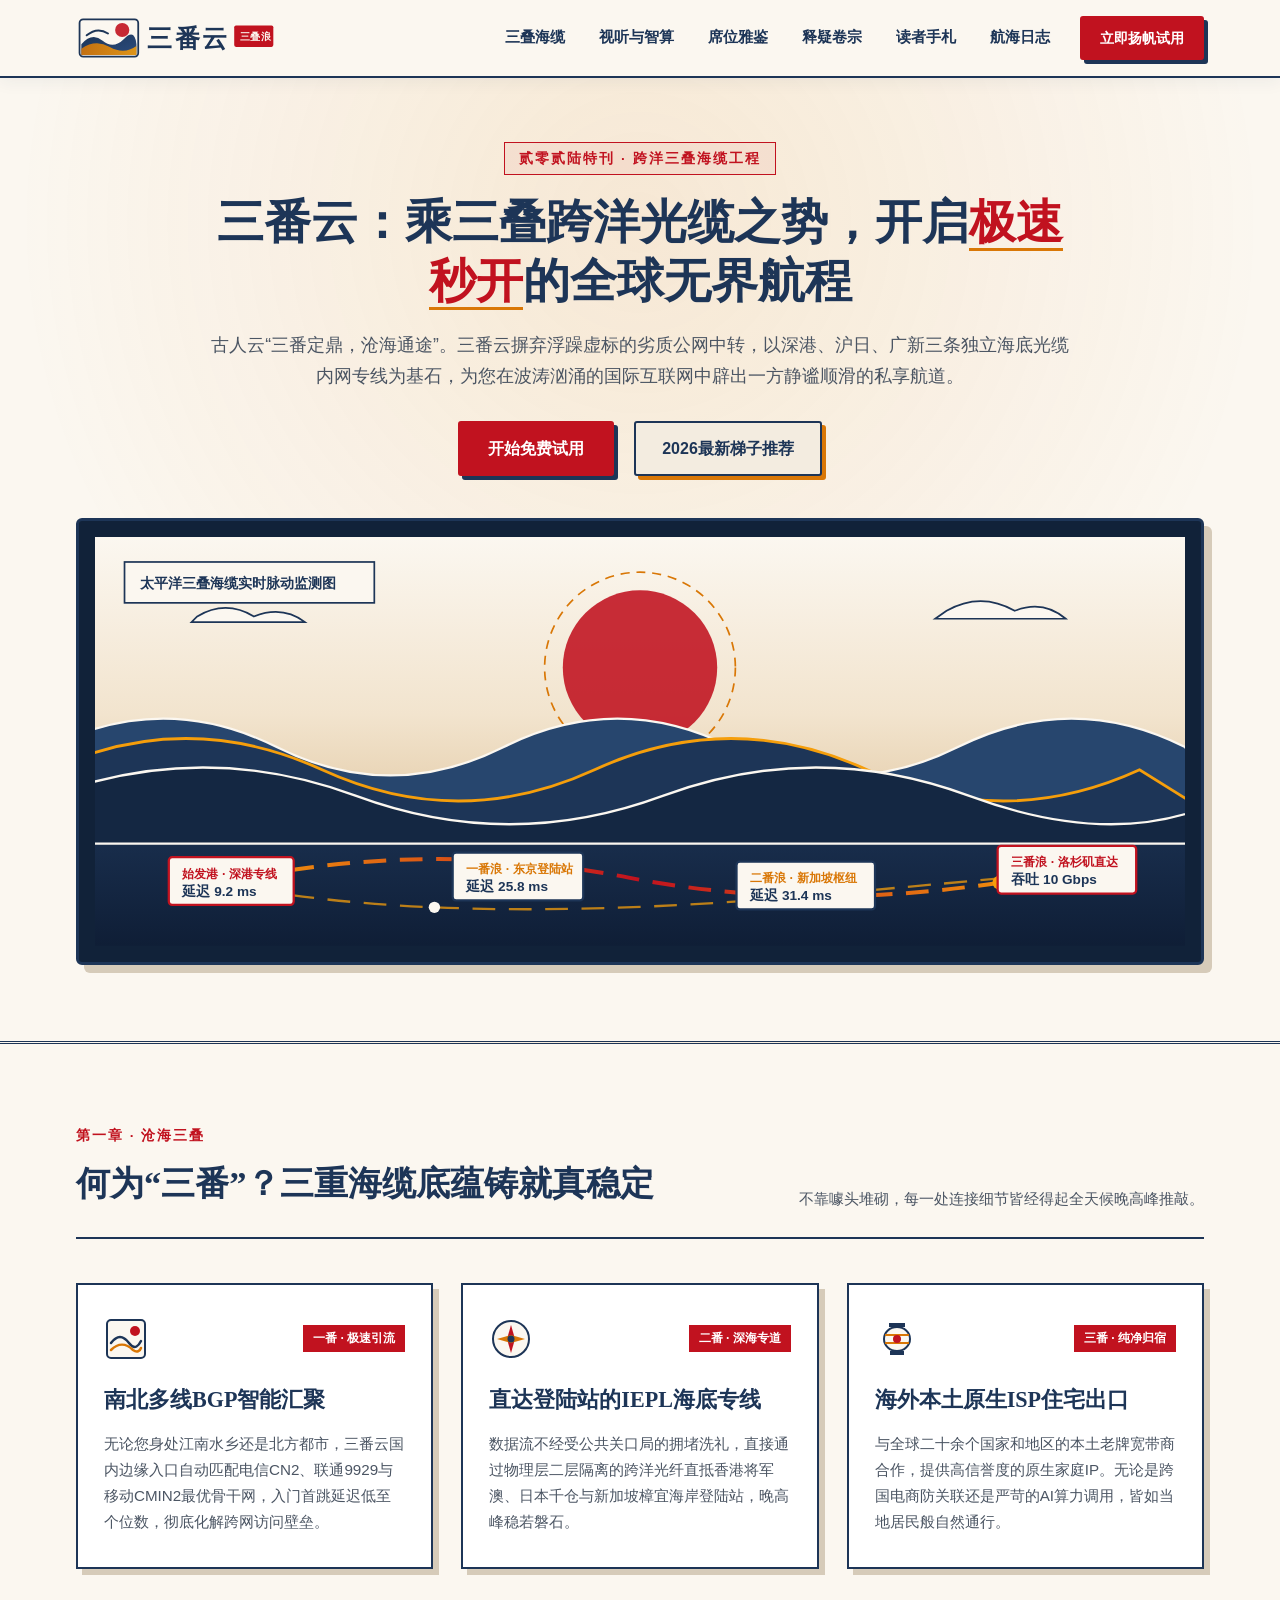
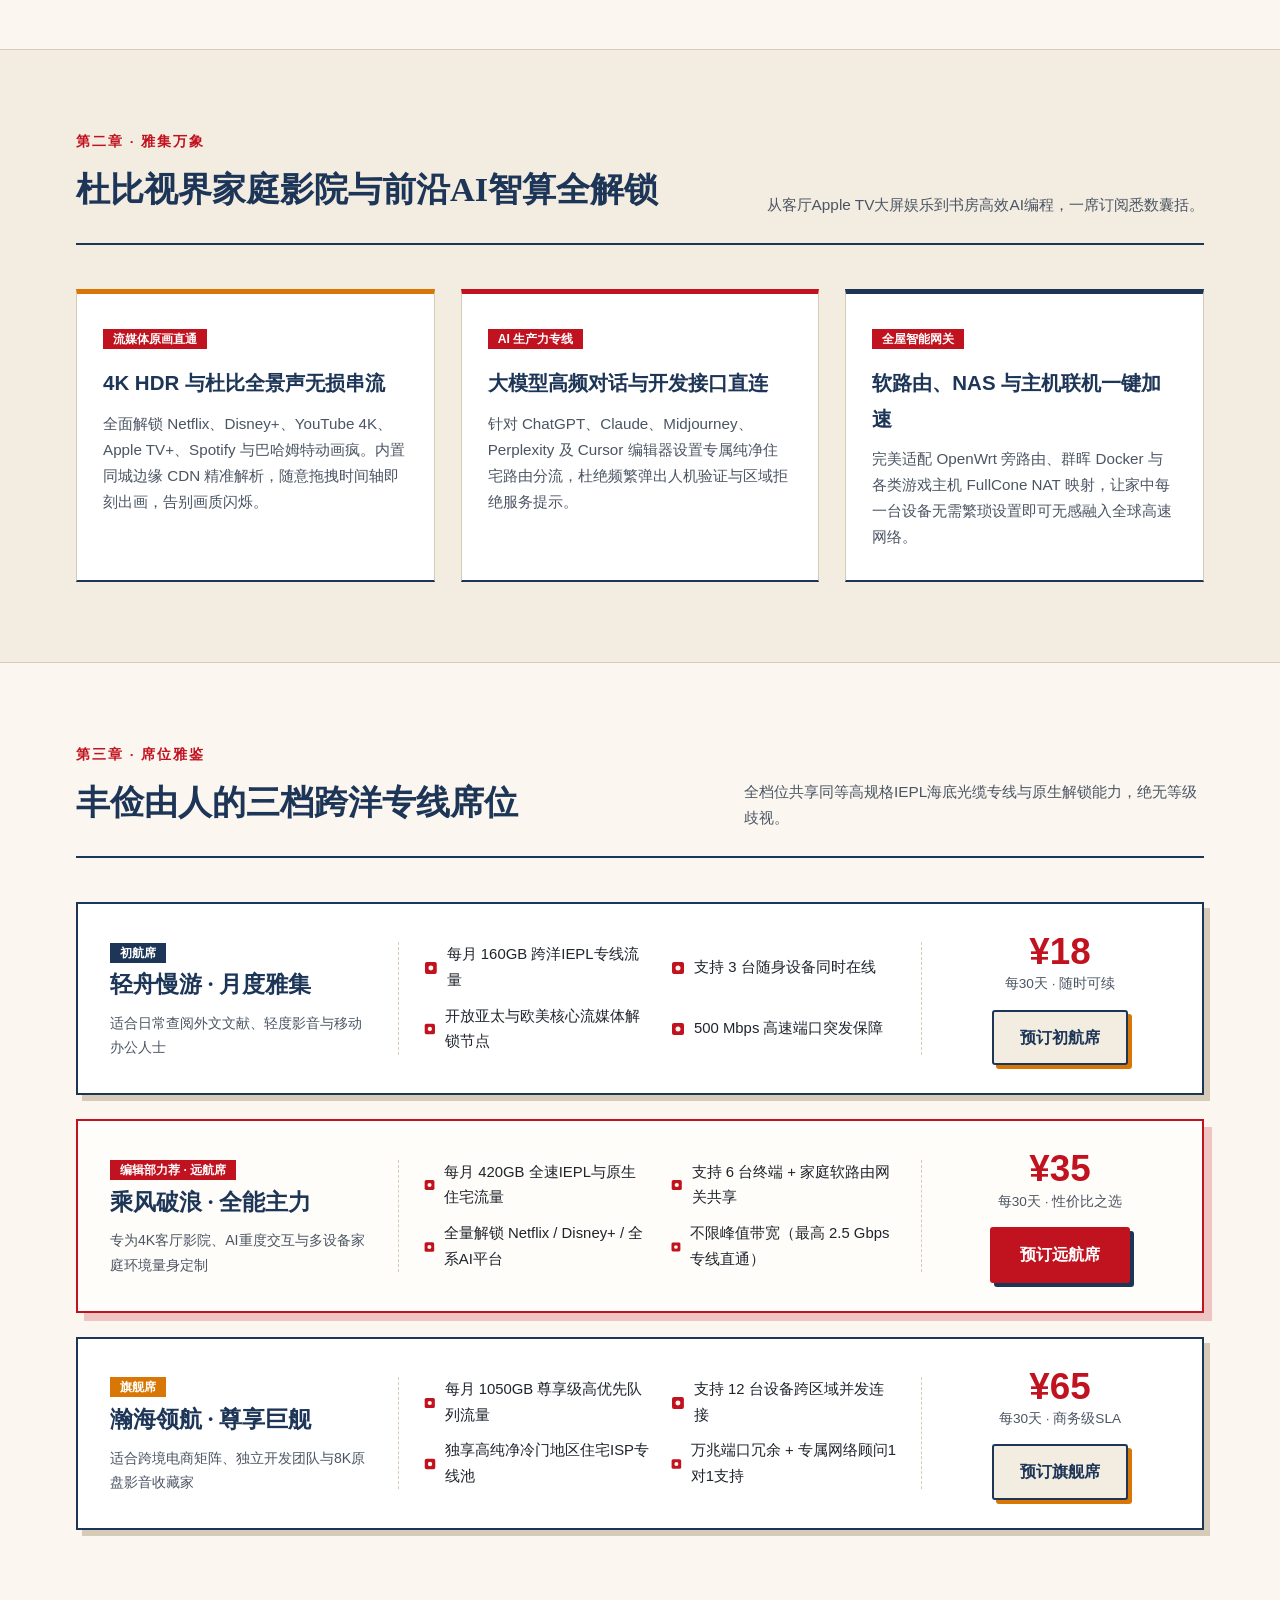
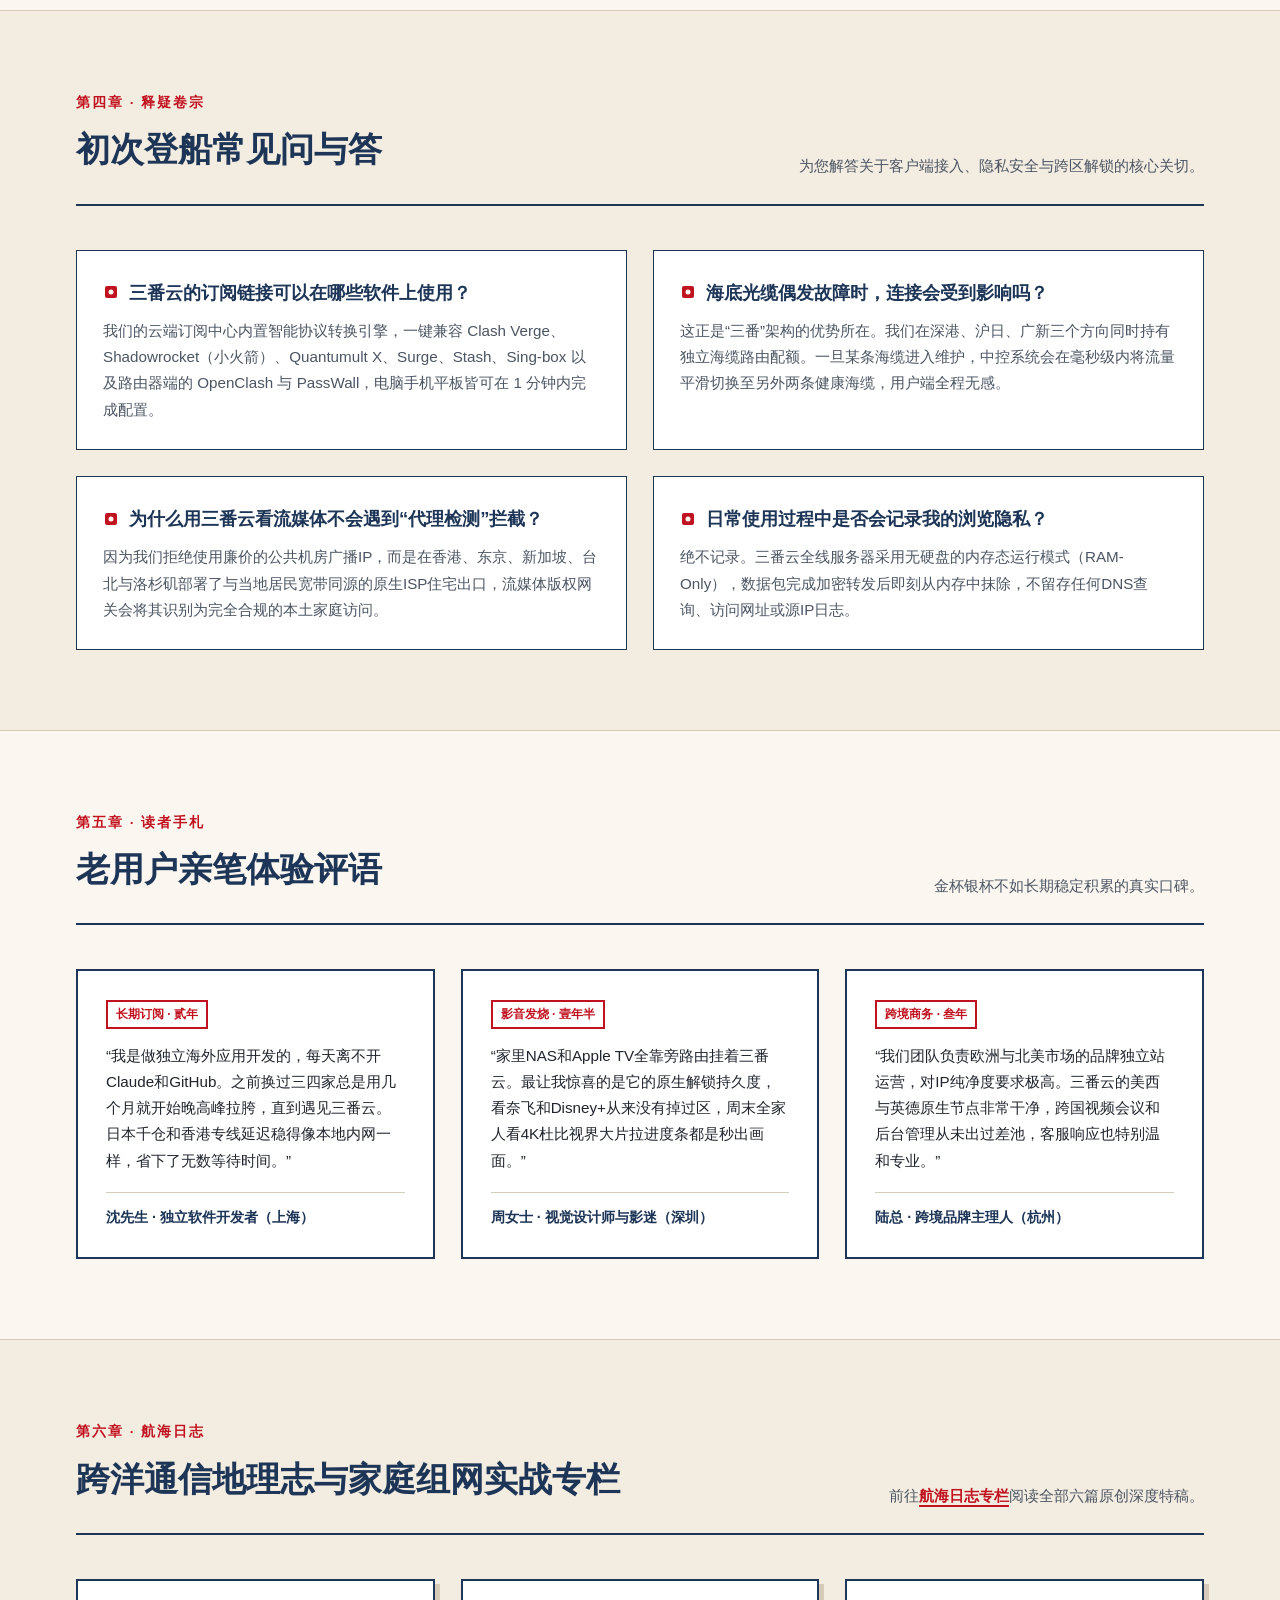
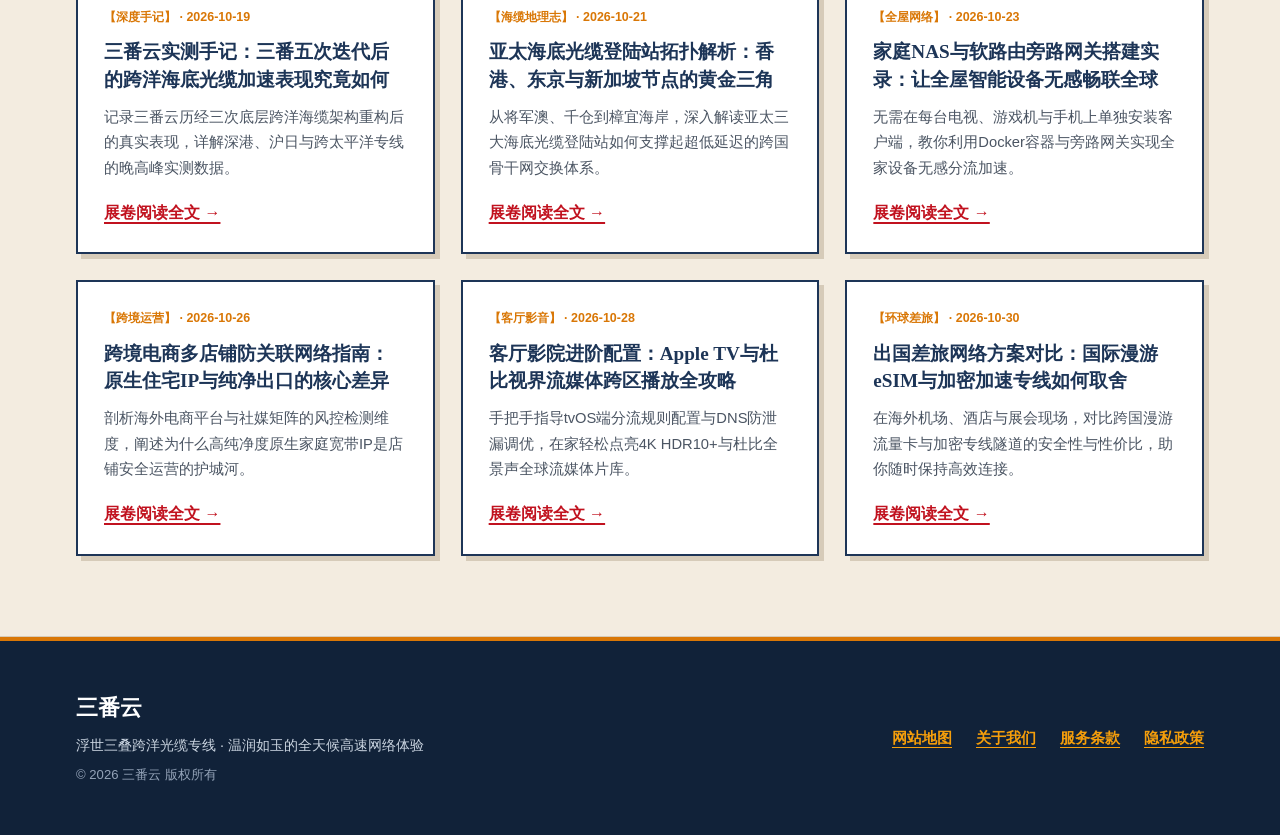
==== index.html @ 05b4bf07 "Deploy sanfanyun.beer landing page" ====
<!DOCTYPE html>
<html lang="zh-CN">
<head>
  <meta charset="UTF-8">
  <meta name="viewport" content="width=device-width, initial-scale=1.0">
  <title>三番云 - 跨洋三叠海缆专线网络加速与4K流媒体极速秒开</title>
  <meta name="description" content="三番云依托亚太与跨太平洋三叠海底光缆IEPL专线，打造温润稳定、零丢包的全球网络加速服务，支持4K杜比视界流媒体与AI工具极速秒开，是2026年口碑卓越的机场推荐之选。">
  <meta name="keywords" content="三番云,网络加速,极速秒开,机场推荐,海底光缆专线,IEPL节点,Apple TV流媒体解锁,原生IP加速">
  <link rel="canonical" href="https://sanfanyun.beer/">
  <meta property="og:type" content="website">
  <meta property="og:title" content="三番云 - 跨洋三叠海缆专线网络加速与4K流媒体极速秒开">
  <meta property="og:description" content="三番云依托跨洋三叠海底光缆IEPL专线，打造全天候极速秒开的网络加速体验，资深玩家一致认可的机场推荐品牌。">
  <meta property="og:url" content="https://sanfanyun.beer/">
  <meta property="og:site_name" content="三番云">
  <meta property="og:image" content="https://sanfanyun.beer/og-ukiyo.svg">
  <link rel="stylesheet" href="style.css">
  <script type="application/ld+json">
  {
    "@context": "https://schema.org",
    "@type": "Product",
    "name": "三番云",
    "brand": {
      "@type": "Brand",
      "name": "三番云"
    },
    "description": "三番云融合跨洋三叠海底光缆IEPL专线与原生ISP住宅节点，提供全天候稳定、极速秒开的全球网络加速体验，是广受赞誉的高品质机场推荐服务。",
    "offers": {
      "@type": "AggregateOffer",
      "lowPrice": "18.00",
      "highPrice": "65.00",
      "priceCurrency": "CNY",
      "offerCount": "3"
    }
  }
  </script>
</head>
<body>
  <header class="ukiyo-header">
  <div class="editorial-wrap header-row">
    <a href="index.html" class="ukiyo-brand" aria-label="三番云首页">
      <svg class="ukiyo-logo-svg" viewBox="0 0 236 54" xmlns="http://www.w3.org/2000/svg" aria-label="三番云">
  <defs>
    <linearGradient id="indigoWave" x1="0%" y1="0%" x2="100%" y2="100%">
      <stop offset="0%" stop-color="#1D3557"/>
      <stop offset="100%" stop-color="#2B4C7E"/>
    </linearGradient>
    <linearGradient id="amberCloud" x1="0%" y1="0%" x2="100%" y2="0%">
      <stop offset="0%" stop-color="#D97706"/>
      <stop offset="100%" stop-color="#F59E0B"/>
    </linearGradient>
  </defs>
  <!-- Ukiyo-e Seal & Triple Wave Crest Emblem -->
  <rect x="4" y="6" width="66" height="42" rx="4" fill="#FBF7F0" stroke="#1D3557" stroke-width="2"/>
  <circle cx="52" cy="18" r="8" fill="#C1121F" opacity="0.9"/>
  <!-- Wave 1, 2, 3 -->
  <path d="M6 34 Q18 20 30 30 T54 28 T68 34 L68 46 L6 46 Z" fill="url(#indigoWave)"/>
  <path d="M6 39 Q22 28 38 37 T68 36 L68 46 L6 46 Z" fill="url(#amberCloud)" opacity="0.88"/>
  <path d="M12 24 Q24 14 36 22" fill="none" stroke="#1D3557" stroke-width="2.2" stroke-linecap="round"/>
  <!-- Editorial Calligraphy-style Typography -->
  <text x="80" y="37" font-family="'Songti SC', 'Noto Serif SC', 'STSong', 'SimSun', serif" font-weight="900" font-size="28" fill="#1D3557" letter-spacing="3">三番云</text>
  <!-- Vermilion Stamp Mark -->
  <rect x="178" y="13" width="44" height="24" rx="2" fill="#C1121F"/>
  <text x="184" y="29" font-family="sans-serif" font-weight="800" font-size="11" fill="#FBF7F0" letter-spacing="1">三叠浪</text>
</svg>
    </a>
    <nav class="ukiyo-nav" aria-label="主导航">
      <div class="ukiyo-nav-links">
        <a href="index.html#triple-waves" class="ukiyo-link">三叠海缆</a>
        <a href="index.html#theater-ai" class="ukiyo-link">视听与智算</a>
        <a href="index.html#ledger-plans" class="ukiyo-link">席位雅鉴</a>
        <a href="index.html#editorial-faq" class="ukiyo-link">释疑卷宗</a>
        <a href="index.html#seal-reviews" class="ukiyo-link">读者手札</a>
        <a href="voyage-chronicle.html" class="ukiyo-link ">航海日志</a>
      </div>
      <a href="https://ww012.twilightaff.com/#/?code=A56DH1Af" class="btn-vermilion nav-seal-btn" rel="nofollow" target="_blank">立即扬帆试用</a>
    </nav>
  </div>
</header>

  <main>
    <!-- Hero Section -->
    <section class="hero-editorial">
      <div class="editorial-wrap">
        <div class="hero-editorial-top">
          <span class="issue-stamp">贰零贰陆特刊 · 跨洋三叠海缆工程</span>
          <h1 class="hero-serif-title">三番云：乘三叠跨洋光缆之势，开启<span>极速秒开</span>的全球无界航程</h1>
          <p class="hero-lead">古人云“三番定鼎，沧海通途”。三番云摒弃浮躁虚标的劣质公网中转，以深港、沪日、广新三条独立海底光缆内网专线为基石，为您在波涛汹涌的国际互联网中辟出一方静谧顺滑的私享航道。</p>
          <div class="hero-actions">
            <a href="https://ww012.twilightaff.com/#/?code=A56DH1Af" class="btn-vermilion" rel="nofollow" target="_blank">开始免费试用</a>
            <a href="https://tizilab.net/paihang/" class="btn-amber-ink" target="_blank">2026最新梯子推荐</a>
          </div>
        </div>
        <div class="panorama-frame">
          <svg class="voyage-svg" viewBox="0 0 960 360" xmlns="http://www.w3.org/2000/svg" role="img" aria-label="三番云浮世绘三叠浪潮与跨太平洋海底光缆脉冲全景图">
  <defs>
    <linearGradient id="skyParchment" x1="0%" y1="0%" x2="0%" y2="100%">
      <stop offset="0%" stop-color="#FBF7F0"/>
      <stop offset="65%" stop-color="#F2E4CE"/>
      <stop offset="100%" stop-color="#E5CEAC"/>
    </linearGradient>
    <linearGradient id="deepSea" x1="0%" y1="0%" x2="0%" y2="100%">
      <stop offset="0%" stop-color="#1D3557"/>
      <stop offset="100%" stop-color="#0F1E36"/>
    </linearGradient>
    <linearGradient id="amberFiberGrad" x1="0%" y1="0%" x2="100%" y2="0%">
      <stop offset="0%" stop-color="#F59E0B"/>
      <stop offset="50%" stop-color="#C1121F"/>
      <stop offset="100%" stop-color="#F59E0B"/>
    </linearGradient>
  </defs>

  <!-- Warm Woodblock Sky Background -->
  <rect x="0" y="0" width="960" height="240" fill="url(#skyParchment)"/>
  <!-- Deep Indigo Subsea Trench -->
  <rect x="0" y="220" width="960" height="140" fill="url(#deepSea)"/>

  <!-- Rising Vermilion & Amber Sun -->
  <circle class="rising-amber-sun" cx="480" cy="115" r="68" fill="#C1121F" opacity="0.88"/>
  <circle cx="480" cy="115" r="84" fill="none" stroke="#D97706" stroke-width="1.5" stroke-dasharray="8 6"/>

  <!-- Traditional Woodblock Cloud Motifs -->
  <g fill="#FBF7F0" stroke="#1D3557" stroke-width="1.5">
    <path d="M90 70 Q115 55 140 70 Q165 60 185 75 L85 75 Z"/>
    <path d="M750 65 Q780 48 810 65 Q835 55 855 72 L740 72 Z"/>
  </g>

  <!-- Layer 1: Distant Indigo Wave (Wave 1) -->
  <g class="ukiyo-wave-back">
    <path d="M -40 185 Q 60 135 160 185 T 360 185 T 560 185 T 760 185 T 960 185 L 1000 245 L -40 245 Z" fill="#27466E" stroke="#FBF7F0" stroke-width="2"/>
  </g>

  <!-- Layer 2: Mid Amber-Crested Wave (Wave 2) -->
  <g class="ukiyo-wave-mid">
    <path d="M -40 205 Q 80 150 200 205 T 440 205 T 680 205 T 920 205 L 1000 255 L -40 255 Z" fill="#1D3557" stroke="#F59E0B" stroke-width="2.5"/>
  </g>

  <!-- Layer 3: Foreground Cresting Wave (Wave 3) -->
  <g class="ukiyo-wave-front">
    <path d="M -40 228 Q 95 178 230 228 T 500 228 T 770 228 T 1000 228 L 1000 270 L -40 270 Z" fill="#142742" stroke="#FBF7F0" stroke-width="2"/>
  </g>

  <!-- Subsea Optical Cable Network & Animated Pulses in the Deep Trench -->
  <path class="subsea-fiber" d="M 110 305 Q 290 265 470 300 T 850 295" fill="none" stroke="url(#amberFiberGrad)" stroke-width="3.5"/>
  <path class="subsea-fiber" d="M 110 305 Q 310 345 640 315 T 850 295" fill="none" stroke="#F59E0B" stroke-width="2" opacity="0.75"/>

  <!-- Moving Light Vessels Along Subsea Cables -->
  <circle r="6" fill="#F59E0B">
    <animateMotion dur="3.2s" repeatCount="indefinite" path="M 110 305 Q 290 265 470 300 T 850 295"/>
  </circle>
  <circle r="5" fill="#FBF7F0">
    <animateMotion dur="2.4s" repeatCount="indefinite" path="M 110 305 Q 310 345 640 315 T 850 295"/>
  </circle>

  <!-- 4 Landing Station Port Seals -->
  <g transform="translate(65, 282)">
    <rect x="0" y="0" width="110" height="42" rx="3" fill="#FBF7F0" stroke="#C1121F" stroke-width="2"/>
    <text x="12" y="18" fill="#C1121F" font-size="11" font-weight="900">始发港 · 深港专线</text>
    <text x="12" y="34" fill="#1D3557" font-size="12" font-weight="800">延迟 9.2 ms</text>
  </g>

  <g transform="translate(315, 278)">
    <rect x="0" y="0" width="115" height="42" rx="3" fill="#FBF7F0" stroke="#1D3557" stroke-width="2"/>
    <text x="12" y="18" fill="#D97706" font-size="11" font-weight="900">一番浪 · 东京登陆站</text>
    <text x="12" y="34" fill="#1D3557" font-size="12" font-weight="800">延迟 25.8 ms</text>
  </g>

  <g transform="translate(565, 286)">
    <rect x="0" y="0" width="122" height="42" rx="3" fill="#FBF7F0" stroke="#1D3557" stroke-width="2"/>
    <text x="12" y="18" fill="#D97706" font-size="11" font-weight="900">二番浪 · 新加坡枢纽</text>
    <text x="12" y="34" fill="#1D3557" font-size="12" font-weight="800">延迟 31.4 ms</text>
  </g>

  <g transform="translate(795, 272)">
    <rect x="0" y="0" width="122" height="42" rx="3" fill="#FBF7F0" stroke="#C1121F" stroke-width="2"/>
    <text x="12" y="18" fill="#C1121F" font-size="11" font-weight="900">三番浪 · 洛杉矶直达</text>
    <text x="12" y="34" fill="#1D3557" font-size="12" font-weight="800">吞吐 10 Gbps</text>
  </g>

  <!-- Top Editorial Banner Stamp inside Illustration -->
  <g transform="translate(26, 22)">
    <rect x="0" y="0" width="220" height="36" fill="#FBF7F0" stroke="#1D3557" stroke-width="1.5"/>
    <text x="14" y="23" fill="#1D3557" font-size="12" font-weight="800">太平洋三叠海缆实时脉动监测图</text>
  </g>
</svg>
        </div>
      </div>
    </section>

    <!-- Core Advantages (3 Scroll-Storytelling Chapters) -->
    <section id="triple-waves" class="chapter-section">
      <div class="editorial-wrap">
        <div class="chapter-head">
          <div>
            <span class="chapter-num">第一章 · 沧海三叠</span>
            <h2 class="chapter-title">何为“三番”？三重海缆底蕴铸就真稳定</h2>
          </div>
          <p class="chapter-sub">不靠噱头堆砌，每一处连接细节皆经得起全天候晚高峰推敲。</p>
        </div>

        <div class="chronicle-cards">
          <div class="chronicle-card">
            <div>
              <div class="chronicle-icon-row">
                <svg width="44" height="44" viewBox="0 0 44 44" fill="none" xmlns="http://www.w3.org/2000/svg"><rect x="3" y="3" width="38" height="38" rx="4" fill="#FBF7F0" stroke="#1D3557" stroke-width="2"/><circle cx="31" cy="14" r="5" fill="#C1121F"/><path d="M7 26C13 18 19 18 25 26C31 34 35 28 37 24" stroke="#1D3557" stroke-width="2.5" stroke-linecap="round"/><path d="M7 33C14 26 22 26 29 33C33 36 36 34 37 31" stroke="#D97706" stroke-width="2.5" stroke-linecap="round"/></svg>
                <span class="seal-tag">一番 · 极速引流</span>
              </div>
              <h3>南北多线BGP智能汇聚</h3>
              <p>无论您身处江南水乡还是北方都市，三番云国内边缘入口自动匹配电信CN2、联通9929与移动CMIN2最优骨干网，入门首跳延迟低至个位数，彻底化解跨网访问壁垒。</p>
            </div>
          </div>

          <div class="chronicle-card">
            <div>
              <div class="chronicle-icon-row">
                <svg width="44" height="44" viewBox="0 0 44 44" fill="none" xmlns="http://www.w3.org/2000/svg"><circle cx="22" cy="22" r="18" fill="#FBF7F0" stroke="#1D3557" stroke-width="2"/><polygon points="22,8 26,22 22,36 18,22" fill="#C1121F"/><polygon points="8,22 22,18 36,22 22,26" fill="#D97706"/><circle cx="22" cy="22" r="3.5" fill="#1D3557"/></svg>
                <span class="seal-tag">二番 · 深海专道</span>
              </div>
              <h3>直达登陆站的IEPL海底专线</h3>
              <p>数据流不经受公共关口局的拥堵洗礼，直接通过物理层二层隔离的跨洋光纤直抵香港将军澳、日本千仓与新加坡樟宜海岸登陆站，晚高峰稳若磐石。</p>
            </div>
          </div>

          <div class="chronicle-card">
            <div>
              <div class="chronicle-icon-row">
                <svg width="44" height="44" viewBox="0 0 44 44" fill="none" xmlns="http://www.w3.org/2000/svg"><rect x="14" y="6" width="16" height="4" fill="#1D3557"/><ellipse cx="22" cy="22" rx="13" ry="12" fill="#FBF7F0" stroke="#1D3557" stroke-width="2"/><path d="M10 18H34M10 26H34" stroke="#D97706" stroke-width="2"/><circle cx="22" cy="22" r="4" fill="#C1121F"/><rect x="15" y="34" width="14" height="4" fill="#1D3557"/></svg>
                <span class="seal-tag">三番 · 纯净归宿</span>
              </div>
              <h3>海外本土原生ISP住宅出口</h3>
              <p>与全球二十余个国家和地区的本土老牌宽带商合作，提供高信誉度的原生家庭IP。无论是跨国电商防关联还是严苛的AI算力调用，皆如当地居民般自然通行。</p>
            </div>
          </div>
        </div>
      </div>
    </section>

    <!-- Streaming & AI Support (3 Editorial Showcase Columns) -->
    <section id="theater-ai" class="chapter-section tinted">
      <div class="editorial-wrap">
        <div class="chapter-head">
          <div>
            <span class="chapter-num">第二章 · 雅集万象</span>
            <h2 class="chapter-title">杜比视界家庭影院与前沿AI智算全解锁</h2>
          </div>
          <p class="chapter-sub">从客厅Apple TV大屏娱乐到书房高效AI编程，一席订阅悉数囊括。</p>
        </div>

        <div class="showcase-trio">
          <div class="showcase-box">
            <span class="seal-tag">流媒体原画直通</span>
            <h3>4K HDR 与杜比全景声无损串流</h3>
            <p>全面解锁 Netflix、Disney+、YouTube 4K、Apple TV+、Spotify 与巴哈姆特动画疯。内置同城边缘 CDN 精准解析，随意拖拽时间轴即刻出画，告别画质闪烁。</p>
          </div>

          <div class="showcase-box">
            <span class="seal-tag">AI 生产力专线</span>
            <h3>大模型高频对话与开发接口直连</h3>
            <p>针对 ChatGPT、Claude、Midjourney、Perplexity 及 Cursor 编辑器设置专属纯净住宅路由分流，杜绝频繁弹出人机验证与区域拒绝服务提示。</p>
          </div>

          <div class="showcase-box">
            <span class="seal-tag">全屋智能网关</span>
            <h3>软路由、NAS 与主机联机一键加速</h3>
            <p>完美适配 OpenWrt 旁路由、群晖 Docker 与各类游戏主机 FullCone NAT 映射，让家中每一台设备无需繁琐设置即可无感融入全球高速网络。</p>
          </div>
        </div>
      </div>
    </section>

    <!-- Pricing Comparison Table (3 Horizontal Ledger Rows) -->
    <section id="ledger-plans" class="chapter-section">
      <div class="editorial-wrap">
        <div class="chapter-head">
          <div>
            <span class="chapter-num">第三章 · 席位雅鉴</span>
            <h2 class="chapter-title">丰俭由人的三档跨洋专线席位</h2>
          </div>
          <p class="chapter-sub">全档位共享同等高规格IEPL海底光缆专线与原生解锁能力，绝无等级歧视。</p>
        </div>

        <div class="ledger-stack">
          <!-- Plan 1 -->
          <div class="ledger-row">
            <div>
              <span class="seal-tag" style="background: var(--indigo);">初航席</span>
              <h3 class="ledger-title">轻舟慢游 · 月度雅集</h3>
              <p class="ledger-desc">适合日常查阅外文文献、轻度影音与移动办公人士</p>
            </div>
            <ul class="ledger-specs">
              <li><svg width="16" height="16" viewBox="0 0 16 16" fill="none" xmlns="http://www.w3.org/2000/svg"><rect x="2" y="2" width="12" height="12" rx="2" fill="#C1121F"/><circle cx="8" cy="8" r="2.5" fill="#FBF7F0"/></svg><span>每月 160GB 跨洋IEPL专线流量</span></li>
              <li><svg width="16" height="16" viewBox="0 0 16 16" fill="none" xmlns="http://www.w3.org/2000/svg"><rect x="2" y="2" width="12" height="12" rx="2" fill="#C1121F"/><circle cx="8" cy="8" r="2.5" fill="#FBF7F0"/></svg><span>支持 3 台随身设备同时在线</span></li>
              <li><svg width="16" height="16" viewBox="0 0 16 16" fill="none" xmlns="http://www.w3.org/2000/svg"><rect x="2" y="2" width="12" height="12" rx="2" fill="#C1121F"/><circle cx="8" cy="8" r="2.5" fill="#FBF7F0"/></svg><span>开放亚太与欧美核心流媒体解锁节点</span></li>
              <li><svg width="16" height="16" viewBox="0 0 16 16" fill="none" xmlns="http://www.w3.org/2000/svg"><rect x="2" y="2" width="12" height="12" rx="2" fill="#C1121F"/><circle cx="8" cy="8" r="2.5" fill="#FBF7F0"/></svg><span>500 Mbps 高速端口突发保障</span></li>
            </ul>
            <div class="ledger-price-col">
              <div class="ledger-price">¥18</div>
              <span class="ledger-unit">每30天 · 随时可续</span>
              <a href="https://ww012.twilightaff.com/#/?code=A56DH1Af" class="btn-amber-ink" rel="nofollow" target="_blank">预订初航席</a>
            </div>
          </div>

          <!-- Plan 2 (Recommended) -->
          <div class="ledger-row recommended">
            <div>
              <span class="seal-tag">编辑部力荐 · 远航席</span>
              <h3 class="ledger-title">乘风破浪 · 全能主力</h3>
              <p class="ledger-desc">专为4K客厅影院、AI重度交互与多设备家庭环境量身定制</p>
            </div>
            <ul class="ledger-specs">
              <li><svg width="16" height="16" viewBox="0 0 16 16" fill="none" xmlns="http://www.w3.org/2000/svg"><rect x="2" y="2" width="12" height="12" rx="2" fill="#C1121F"/><circle cx="8" cy="8" r="2.5" fill="#FBF7F0"/></svg><span>每月 420GB 全速IEPL与原生住宅流量</span></li>
              <li><svg width="16" height="16" viewBox="0 0 16 16" fill="none" xmlns="http://www.w3.org/2000/svg"><rect x="2" y="2" width="12" height="12" rx="2" fill="#C1121F"/><circle cx="8" cy="8" r="2.5" fill="#FBF7F0"/></svg><span>支持 6 台终端 + 家庭软路由网关共享</span></li>
              <li><svg width="16" height="16" viewBox="0 0 16 16" fill="none" xmlns="http://www.w3.org/2000/svg"><rect x="2" y="2" width="12" height="12" rx="2" fill="#C1121F"/><circle cx="8" cy="8" r="2.5" fill="#FBF7F0"/></svg><span>全量解锁 Netflix / Disney+ / 全系AI平台</span></li>
              <li><svg width="16" height="16" viewBox="0 0 16 16" fill="none" xmlns="http://www.w3.org/2000/svg"><rect x="2" y="2" width="12" height="12" rx="2" fill="#C1121F"/><circle cx="8" cy="8" r="2.5" fill="#FBF7F0"/></svg><span>不限峰值带宽（最高 2.5 Gbps 专线直通）</span></li>
            </ul>
            <div class="ledger-price-col">
              <div class="ledger-price">¥35</div>
              <span class="ledger-unit">每30天 · 性价比之选</span>
              <a href="https://ww012.twilightaff.com/#/?code=A56DH1Af" class="btn-vermilion" rel="nofollow" target="_blank">预订远航席</a>
            </div>
          </div>

          <!-- Plan 3 -->
          <div class="ledger-row">
            <div>
              <span class="seal-tag" style="background: var(--amber);">旗舰席</span>
              <h3 class="ledger-title">瀚海领航 · 尊享巨舰</h3>
              <p class="ledger-desc">适合跨境电商矩阵、独立开发团队与8K原盘影音收藏家</p>
            </div>
            <ul class="ledger-specs">
              <li><svg width="16" height="16" viewBox="0 0 16 16" fill="none" xmlns="http://www.w3.org/2000/svg"><rect x="2" y="2" width="12" height="12" rx="2" fill="#C1121F"/><circle cx="8" cy="8" r="2.5" fill="#FBF7F0"/></svg><span>每月 1050GB 尊享级高优先队列流量</span></li>
              <li><svg width="16" height="16" viewBox="0 0 16 16" fill="none" xmlns="http://www.w3.org/2000/svg"><rect x="2" y="2" width="12" height="12" rx="2" fill="#C1121F"/><circle cx="8" cy="8" r="2.5" fill="#FBF7F0"/></svg><span>支持 12 台设备跨区域并发连接</span></li>
              <li><svg width="16" height="16" viewBox="0 0 16 16" fill="none" xmlns="http://www.w3.org/2000/svg"><rect x="2" y="2" width="12" height="12" rx="2" fill="#C1121F"/><circle cx="8" cy="8" r="2.5" fill="#FBF7F0"/></svg><span>独享高纯净冷门地区住宅ISP专线池</span></li>
              <li><svg width="16" height="16" viewBox="0 0 16 16" fill="none" xmlns="http://www.w3.org/2000/svg"><rect x="2" y="2" width="12" height="12" rx="2" fill="#C1121F"/><circle cx="8" cy="8" r="2.5" fill="#FBF7F0"/></svg><span>万兆端口冗余 + 专属网络顾问1对1支持</span></li>
            </ul>
            <div class="ledger-price-col">
              <div class="ledger-price">¥65</div>
              <span class="ledger-unit">每30天 · 商务级SLA</span>
              <a href="https://ww012.twilightaff.com/#/?code=A56DH1Af" class="btn-amber-ink" rel="nofollow" target="_blank">预订旗舰席</a>
            </div>
          </div>
        </div>
      </div>
    </section>

    <!-- Two-Column Editorial FAQ (4 FAQs) -->
    <section id="editorial-faq" class="chapter-section tinted">
      <div class="editorial-wrap">
        <div class="chapter-head">
          <div>
            <span class="chapter-num">第四章 · 释疑卷宗</span>
            <h2 class="chapter-title">初次登船常见问与答</h2>
          </div>
          <p class="chapter-sub">为您解答关于客户端接入、隐私安全与跨区解锁的核心关切。</p>
        </div>

        <div class="faq-two-col">
          <div class="faq-entry">
            <h3><svg width="16" height="16" viewBox="0 0 16 16" fill="none" xmlns="http://www.w3.org/2000/svg"><rect x="2" y="2" width="12" height="12" rx="2" fill="#C1121F"/><circle cx="8" cy="8" r="2.5" fill="#FBF7F0"/></svg><span>三番云的订阅链接可以在哪些软件上使用？</span></h3>
            <p>我们的云端订阅中心内置智能协议转换引擎，一键兼容 Clash Verge、Shadowrocket（小火箭）、Quantumult X、Surge、Stash、Sing-box 以及路由器端的 OpenClash 与 PassWall，电脑手机平板皆可在 1 分钟内完成配置。</p>
          </div>

          <div class="faq-entry">
            <h3><svg width="16" height="16" viewBox="0 0 16 16" fill="none" xmlns="http://www.w3.org/2000/svg"><rect x="2" y="2" width="12" height="12" rx="2" fill="#C1121F"/><circle cx="8" cy="8" r="2.5" fill="#FBF7F0"/></svg><span>海底光缆偶发故障时，连接会受到影响吗？</span></h3>
            <p>这正是“三番”架构的优势所在。我们在深港、沪日、广新三个方向同时持有独立海缆路由配额。一旦某条海缆进入维护，中控系统会在毫秒级内将流量平滑切换至另外两条健康海缆，用户端全程无感。</p>
          </div>

          <div class="faq-entry">
            <h3><svg width="16" height="16" viewBox="0 0 16 16" fill="none" xmlns="http://www.w3.org/2000/svg"><rect x="2" y="2" width="12" height="12" rx="2" fill="#C1121F"/><circle cx="8" cy="8" r="2.5" fill="#FBF7F0"/></svg><span>为什么用三番云看流媒体不会遇到“代理检测”拦截？</span></h3>
            <p>因为我们拒绝使用廉价的公共机房广播IP，而是在香港、东京、新加坡、台北与洛杉矶部署了与当地居民宽带同源的原生ISP住宅出口，流媒体版权网关会将其识别为完全合规的本土家庭访问。</p>
          </div>

          <div class="faq-entry">
            <h3><svg width="16" height="16" viewBox="0 0 16 16" fill="none" xmlns="http://www.w3.org/2000/svg"><rect x="2" y="2" width="12" height="12" rx="2" fill="#C1121F"/><circle cx="8" cy="8" r="2.5" fill="#FBF7F0"/></svg><span>日常使用过程中是否会记录我的浏览隐私？</span></h3>
            <p>绝不记录。三番云全线服务器采用无硬盘的内存态运行模式（RAM-Only），数据包完成加密转发后即刻从内存中抹除，不留存任何DNS查询、访问网址或源IP日志。</p>
          </div>
        </div>
      </div>
    </section>

    <!-- Seal-Stamped Reader Testimonials (3 Testimonials) -->
    <section id="seal-reviews" class="chapter-section">
      <div class="editorial-wrap">
        <div class="chapter-head">
          <div>
            <span class="chapter-num">第五章 · 读者手札</span>
            <h2 class="chapter-title">老用户亲笔体验评语</h2>
          </div>
          <p class="chapter-sub">金杯银杯不如长期稳定积累的真实口碑。</p>
        </div>

        <div class="seal-grid">
          <div class="seal-card">
            <span class="vermilion-stamp">长期订阅 · 贰年</span>
            <p class="seal-quote">“我是做独立海外应用开发的，每天离不开Claude和GitHub。之前换过三四家总是用几个月就开始晚高峰拉胯，直到遇见三番云。日本千仓和香港专线延迟稳得像本地内网一样，省下了无数等待时间。”</p>
            <div class="seal-author">沈先生 · 独立软件开发者（上海）</div>
          </div>

          <div class="seal-card">
            <span class="vermilion-stamp">影音发烧 · 壹年半</span>
            <p class="seal-quote">“家里NAS和Apple TV全靠旁路由挂着三番云。最让我惊喜的是它的原生解锁持久度，看奈飞和Disney+从来没有掉过区，周末全家人看4K杜比视界大片拉进度条都是秒出画面。”</p>
            <div class="seal-author">周女士 · 视觉设计师与影迷（深圳）</div>
          </div>

          <div class="seal-card">
            <span class="vermilion-stamp">跨境商务 · 叁年</span>
            <p class="seal-quote">“我们团队负责欧洲与北美市场的品牌独立站运营，对IP纯净度要求极高。三番云的美西与英德原生节点非常干净，跨国视频会议和后台管理从未出过差池，客服响应也特别温和专业。”</p>
            <div class="seal-author">陆总 · 跨境品牌主理人（杭州）</div>
          </div>
        </div>
      </div>
    </section>

    <!-- Hub Preview Section -->
    <section class="chapter-section tinted">
      <div class="editorial-wrap">
        <div class="chapter-head">
          <div>
            <span class="chapter-num">第六章 · 航海日志</span>
            <h2 class="chapter-title">跨洋通信地理志与家庭组网实战专栏</h2>
          </div>
          <p class="chapter-sub">前往<a href="voyage-chronicle.html">航海日志专栏</a>阅读全部六篇原创深度特稿。</p>
        </div>
        <div class="chronicle-blog-grid">
          <article class="blog-paper-card">
  <div>
    <span class="blog-meta-pill">【深度手记】 · 2026-10-19</span>
    <h3 class="blog-card-h3"><a href="sanfanyun-transoceanic-routing-review.html">三番云实测手记：三番五次迭代后的跨洋海底光缆加速表现究竟如何</a></h3>
    <p class="blog-card-desc">记录三番云历经三次底层跨洋海缆架构重构后的真实表现，详解深港、沪日与跨太平洋专线的晚高峰实测数据。</p>
  </div>
  <a href="sanfanyun-transoceanic-routing-review.html">展卷阅读全文 →</a>
</article>
<article class="blog-paper-card">
  <div>
    <span class="blog-meta-pill">【海缆地理志】 · 2026-10-21</span>
    <h3 class="blog-card-h3"><a href="subsea-cable-landing-station-topology.html">亚太海底光缆登陆站拓扑解析：香港、东京与新加坡节点的黄金三角</a></h3>
    <p class="blog-card-desc">从将军澳、千仓到樟宜海岸，深入解读亚太三大海底光缆登陆站如何支撑起超低延迟的跨国骨干网交换体系。</p>
  </div>
  <a href="subsea-cable-landing-station-topology.html">展卷阅读全文 →</a>
</article>
<article class="blog-paper-card">
  <div>
    <span class="blog-meta-pill">【全屋网络】 · 2026-10-23</span>
    <h3 class="blog-card-h3"><a href="home-nas-docker-proxy-gateway-setup.html">家庭NAS与软路由旁路网关搭建实录：让全屋智能设备无感畅联全球</a></h3>
    <p class="blog-card-desc">无需在每台电视、游戏机与手机上单独安装客户端，教你利用Docker容器与旁路网关实现全家设备无感分流加速。</p>
  </div>
  <a href="home-nas-docker-proxy-gateway-setup.html">展卷阅读全文 →</a>
</article>
<article class="blog-paper-card">
  <div>
    <span class="blog-meta-pill">【跨境运营】 · 2026-10-26</span>
    <h3 class="blog-card-h3"><a href="cross-border-ecommerce-multi-ip-isolation.html">跨境电商多店铺防关联网络指南：原生住宅IP与纯净出口的核心差异</a></h3>
    <p class="blog-card-desc">剖析海外电商平台与社媒矩阵的风控检测维度，阐述为什么高纯净度原生家庭宽带IP是店铺安全运营的护城河。</p>
  </div>
  <a href="cross-border-ecommerce-multi-ip-isolation.html">展卷阅读全文 →</a>
</article>
<article class="blog-paper-card">
  <div>
    <span class="blog-meta-pill">【客厅影音】 · 2026-10-28</span>
    <h3 class="blog-card-h3"><a href="apple-tv-living-room-cinema-unlock.html">客厅影院进阶配置：Apple TV与杜比视界流媒体跨区播放全攻略</a></h3>
    <p class="blog-card-desc">手把手指导tvOS端分流规则配置与DNS防泄漏调优，在家轻松点亮4K HDR10+与杜比全景声全球流媒体片库。</p>
  </div>
  <a href="apple-tv-living-room-cinema-unlock.html">展卷阅读全文 →</a>
</article>
<article class="blog-paper-card">
  <div>
    <span class="blog-meta-pill">【环球差旅】 · 2026-10-30</span>
    <h3 class="blog-card-h3"><a href="mobile-roaming-esim-vs-encrypted-tunnel.html">出国差旅网络方案对比：国际漫游eSIM与加密加速专线如何取舍</a></h3>
    <p class="blog-card-desc">在海外机场、酒店与展会现场，对比跨国漫游流量卡与加密专线隧道的安全性与性价比，助你随时保持高效连接。</p>
  </div>
  <a href="mobile-roaming-esim-vs-encrypted-tunnel.html">展卷阅读全文 →</a>
</article>
        </div>
      </div>
    </section>
  </main>

  <footer class="ukiyo-footer">
  <div class="editorial-wrap footer-row">
    <div class="footer-col-left">
      <div class="footer-title-serif">三番云</div>
      <p class="footer-sub">浮世三叠跨洋光缆专线 · 温润如玉的全天候高速网络体验</p>
      <p class="footer-copyright">© 2026 三番云 版权所有</p>
    </div>
    <nav class="footer-editorial-nav" aria-label="底部导航">
      <a href="sitemap.html">网站地图</a>
      <a href="about.html">关于我们</a>
      <a href="terms.html">服务条款</a>
      <a href="privacy.html">隐私政策</a>
    </nav>
  </div>
</footer>
</body>
</html>
---- style.css ----
/* 三番云 - 浮世绘三叠浪潮与和风琥珀杂志风 (Ukiyo-e Triple Wave & Warm Amber Editorial) */
:root {
  --parchment: #FBF7F0;
  --parchment-deep: #F3ECE0;
  --paper-card: #FFFFFF;
  --indigo: #1D3557;
  --indigo-dark: #112239;
  --amber: #D97706;
  --amber-bright: #F59E0B;
  --vermilion: #C1121F;
  --ink-text: #1F242D;
  --ink-sub: #4B5563;
  --rule-line: #D6CBB9;
}

* {
  box-sizing: border-box;
  margin: 0;
  padding: 0;
}

html {
  scroll-behavior: smooth;
  background-color: var(--parchment);
  color: var(--ink-text);
  font-family: 'PingFang SC', 'Hiragino Sans GB', 'Microsoft YaHei', sans-serif;
  line-height: 1.72;
}

body {
  background-color: var(--parchment);
  color: var(--ink-text);
  overflow-x: hidden;
}

/* Prominent Custom Hyperlink Color - Vermilion Red / Deep Amber, identical visited state */
a, a:visited, a:active {
  color: var(--vermilion);
  text-decoration: underline;
  text-underline-offset: 4px;
  text-decoration-thickness: 1.5px;
  font-weight: 600;
  transition: color 0.2s ease;
}

a:hover {
  color: var(--amber);
}

.editorial-wrap {
  width: 100%;
  max-width: 1180px;
  margin: 0 auto;
  padding: 0 26px;
}

/* Header */
.ukiyo-header {
  position: sticky;
  top: 0;
  z-index: 99;
  background: rgba(251, 247, 240, 0.96);
  border-bottom: 2px solid var(--indigo);
  box-shadow: 0 4px 16px rgba(29, 53, 87, 0.06);
}

.header-row {
  display: flex;
  align-items: center;
  justify-content: space-between;
  padding-top: 14px;
  padding-bottom: 14px;
  gap: 20px;
}

.ukiyo-brand, .ukiyo-brand:visited {
  text-decoration: none;
  display: inline-flex;
  align-items: center;
}

.ukiyo-logo-svg {
  height: 48px;
  width: auto;
  display: block;
}

.ukiyo-nav {
  display: flex;
  align-items: center;
  gap: 22px;
  flex-wrap: wrap;
}

.ukiyo-nav-links {
  display: flex;
  align-items: center;
  gap: 18px;
  flex-wrap: wrap;
}

.ukiyo-link, .ukiyo-link:visited {
  color: var(--indigo);
  text-decoration: none;
  font-size: 0.95rem;
  font-weight: 700;
  padding: 5px 8px;
  border-bottom: 2px solid transparent;
}

.ukiyo-link:hover, .ukiyo-link.active {
  color: var(--vermilion);
  border-bottom-color: var(--vermilion);
}

/* Buttons */
.btn-vermilion, .btn-vermilion:visited {
  display: inline-flex;
  align-items: center;
  justify-content: center;
  background: var(--vermilion);
  color: #FFFFFF;
  text-decoration: none;
  font-weight: 800;
  padding: 12px 28px;
  border-radius: 3px;
  border: 2px solid var(--vermilion);
  box-shadow: 4px 4px 0px var(--indigo);
  transition: transform 0.18s ease, box-shadow 0.18s ease;
}

.btn-vermilion:hover {
  color: #FFFFFF;
  transform: translate(-2px, -2px);
  box-shadow: 6px 6px 0px var(--indigo);
}

.btn-amber-ink, .btn-amber-ink:visited {
  display: inline-flex;
  align-items: center;
  justify-content: center;
  background: var(--parchment-deep);
  color: var(--indigo);
  text-decoration: none;
  font-weight: 800;
  padding: 12px 26px;
  border-radius: 3px;
  border: 2px solid var(--indigo);
  box-shadow: 4px 4px 0px var(--amber);
  transition: transform 0.18s ease;
}

.btn-amber-ink:hover {
  color: var(--vermilion);
  transform: translate(-2px, -2px);
}

.nav-seal-btn {
  padding: 8px 18px;
  font-size: 0.9rem;
}

/* Centered Editorial Magazine Hero with Panoramic Stage */
.hero-editorial {
  padding: 64px 0 76px;
  border-bottom: 3px double var(--indigo);
  background:
    radial-gradient(circle at 50% 15%, rgba(217, 119, 6, 0.12), transparent 60%),
    var(--parchment);
}

.hero-editorial-top {
  text-align: center;
  max-width: 860px;
  margin: 0 auto 42px;
}

.issue-stamp {
  display: inline-block;
  border: 1.5px solid var(--vermilion);
  color: var(--vermilion);
  font-weight: 800;
  font-size: 0.85rem;
  padding: 4px 14px;
  letter-spacing: 2px;
  margin-bottom: 18px;
  background: rgba(193, 18, 31, 0.05);
}

.hero-serif-title {
  font-family: 'Songti SC', 'Noto Serif SC', 'STSong', serif;
  font-size: 2.95rem;
  line-height: 1.24;
  font-weight: 900;
  color: var(--indigo);
  margin-bottom: 20px;
}

.hero-serif-title span {
  color: var(--vermilion);
  border-bottom: 3px solid var(--amber);
}

.hero-lead {
  font-size: 1.1rem;
  color: var(--ink-sub);
  margin-bottom: 30px;
}

.hero-actions {
  display: flex;
  align-items: center;
  justify-content: center;
  gap: 20px;
  flex-wrap: wrap;
}

/* Panoramic Ukiyo-e SVG Stage & Keyframe Animations */
.panorama-frame {
  background: var(--indigo-dark);
  border: 3px solid var(--indigo);
  border-radius: 6px;
  padding: 16px;
  box-shadow: 8px 8px 0px var(--rule-line);
}

.voyage-svg {
  width: 100%;
  height: auto;
  display: block;
}

@keyframes waveDriftSlow {
  0%, 100% { transform: translateX(0px); }
  50% { transform: translateX(-18px); }
}

@keyframes waveDriftFast {
  0%, 100% { transform: translateX(0px); }
  50% { transform: translateX(22px); }
}

@keyframes sunGlow {
  0%, 100% { opacity: 0.85; transform: scale(1); }
  50% { opacity: 1; transform: scale(1.04); }
}

@keyframes cablePulse {
  0% { stroke-dashoffset: 320; }
  100% { stroke-dashoffset: 0; }
}

.ukiyo-wave-back {
  animation: waveDriftSlow 9s ease-in-out infinite;
}

.ukiyo-wave-mid {
  animation: waveDriftFast 6.5s ease-in-out infinite;
}

.ukiyo-wave-front {
  animation: waveDriftSlow 4.8s ease-in-out infinite;
}

.rising-amber-sun {
  transform-origin: 480px 115px;
  animation: sunGlow 4s ease-in-out infinite;
}

.subsea-fiber {
  stroke-dasharray: 20 12;
  animation: cablePulse 3s linear infinite;
}

/* Editorial Section Shared Styles */
.chapter-section {
  padding: 80px 0;
  border-bottom: 1px solid var(--rule-line);
}

.chapter-section.tinted {
  background-color: var(--parchment-deep);
}

.chapter-head {
  display: flex;
  align-items: flex-end;
  justify-content: space-between;
  flex-wrap: wrap;
  gap: 20px;
  padding-bottom: 24px;
  margin-bottom: 44px;
  border-bottom: 2px solid var(--indigo);
}

.chapter-num {
  font-size: 0.85rem;
  font-weight: 800;
  color: var(--vermilion);
  letter-spacing: 2px;
  display: block;
  margin-bottom: 6px;
}

.chapter-title {
  font-family: 'Songti SC', 'Noto Serif SC', serif;
  font-size: 2.15rem;
  font-weight: 900;
  color: var(--indigo);
}

.chapter-sub {
  max-width: 460px;
  font-size: 0.96rem;
  color: var(--ink-sub);
}

/* Scroll-Storytelling Vertical Chapters (3 Core Advantages) */
.chronicle-cards {
  display: grid;
  grid-template-columns: repeat(3, 1fr);
  gap: 28px;
}

.chronicle-card {
  background: var(--paper-card);
  border: 2px solid var(--indigo);
  padding: 32px 26px;
  box-shadow: 6px 6px 0px var(--rule-line);
  display: flex;
  flex-direction: column;
  justify-content: space-between;
}

.chronicle-icon-row {
  display: flex;
  align-items: center;
  justify-content: space-between;
  margin-bottom: 20px;
}

.seal-tag {
  background: var(--vermilion);
  color: #FFFFFF;
  font-size: 0.76rem;
  font-weight: 800;
  padding: 3px 10px;
}

.chronicle-card h3 {
  font-family: 'Songti SC', 'Noto Serif SC', serif;
  font-size: 1.38rem;
  color: var(--indigo);
  margin-bottom: 12px;
}

.chronicle-card p {
  font-size: 0.95rem;
  color: var(--ink-sub);
}

/* Streaming & AI Support (3 Editorial Showcase Columns) */
.showcase-trio {
  display: grid;
  grid-template-columns: repeat(3, 1fr);
  gap: 26px;
}

.showcase-box {
  background: var(--paper-card);
  border-top: 5px solid var(--amber);
  border-left: 1px solid var(--rule-line);
  border-right: 1px solid var(--rule-line);
  border-bottom: 2px solid var(--indigo);
  padding: 30px 26px;
}

.showcase-box:nth-child(2) {
  border-top-color: var(--vermilion);
}

.showcase-box:nth-child(3) {
  border-top-color: var(--indigo);
}

.showcase-box h3 {
  font-size: 1.28rem;
  color: var(--indigo);
  margin: 14px 0 10px;
}

.showcase-box p {
  font-size: 0.95rem;
  color: var(--ink-sub);
}

/* Horizontal Ledger Pricing Comparison Table (3 Tiers) */
.ledger-stack {
  display: flex;
  flex-direction: column;
  gap: 24px;
}

.ledger-row {
  display: grid;
  grid-template-columns: 260px 1fr 220px;
  align-items: center;
  gap: 28px;
  background: var(--paper-card);
  border: 2px solid var(--indigo);
  padding: 28px 32px;
  box-shadow: 6px 6px 0px var(--rule-line);
}

.ledger-row.recommended {
  background: #FFFDF9;
  border-color: var(--vermilion);
  box-shadow: 8px 8px 0px rgba(193, 18, 31, 0.22);
}

.ledger-title {
  font-family: 'Songti SC', 'Noto Serif SC', serif;
  font-size: 1.45rem;
  font-weight: 900;
  color: var(--indigo);
  margin-bottom: 6px;
}

.ledger-desc {
  font-size: 0.88rem;
  color: var(--ink-sub);
}

.ledger-specs {
  display: grid;
  grid-template-columns: repeat(2, 1fr);
  gap: 10px 20px;
  list-style: none;
  border-left: 1px dashed var(--rule-line);
  border-right: 1px dashed var(--rule-line);
  padding: 0 24px;
}

.ledger-specs li {
  display: flex;
  align-items: center;
  gap: 8px;
  font-size: 0.93rem;
  color: var(--ink-text);
}

.ledger-price-col {
  text-align: center;
}

.ledger-price {
  font-size: 2.3rem;
  font-weight: 900;
  color: var(--vermilion);
  line-height: 1.1;
}

.ledger-unit {
  font-size: 0.85rem;
  color: var(--ink-sub);
  display: block;
  margin-bottom: 14px;
}

/* Two-Column Editorial FAQ */
.faq-two-col {
  display: grid;
  grid-template-columns: repeat(2, 1fr);
  gap: 26px;
}

.faq-entry {
  background: var(--paper-card);
  border: 1.5px solid var(--indigo);
  padding: 26px;
}

.faq-entry h3 {
  font-size: 1.15rem;
  color: var(--indigo);
  margin-bottom: 10px;
  display: flex;
  align-items: center;
  gap: 10px;
}

.faq-entry p {
  font-size: 0.95rem;
  color: var(--ink-sub);
}

/* Seal-Stamped Reader Testimonials (3 Cards) */
.seal-grid {
  display: grid;
  grid-template-columns: repeat(3, 1fr);
  gap: 26px;
}

.seal-card {
  background: var(--paper-card);
  border: 2px solid var(--indigo);
  padding: 28px;
  position: relative;
}

.vermilion-stamp {
  display: inline-block;
  border: 2px solid var(--vermilion);
  color: var(--vermilion);
  font-size: 0.75rem;
  font-weight: 900;
  padding: 2px 8px;
  margin-bottom: 14px;
}

.seal-quote {
  font-size: 0.95rem;
  color: var(--ink-text);
  margin-bottom: 18px;
}

.seal-author {
  font-weight: 800;
  color: var(--indigo);
  font-size: 0.9rem;
  border-top: 1px solid var(--rule-line);
  padding-top: 12px;
}

/* Chronicle Article Cards (6 Articles) */
.chronicle-blog-grid {
  display: grid;
  grid-template-columns: repeat(3, 1fr);
  gap: 26px;
}

.blog-paper-card {
  background: var(--paper-card);
  border: 2px solid var(--indigo);
  padding: 26px;
  display: flex;
  flex-direction: column;
  justify-content: space-between;
  box-shadow: 5px 5px 0px var(--rule-line);
}

.blog-meta-pill {
  font-size: 0.78rem;
  font-weight: 800;
  color: var(--amber);
  margin-bottom: 10px;
  display: block;
}

.blog-card-h3 {
  font-family: 'Songti SC', 'Noto Serif SC', serif;
  font-size: 1.2rem;
  line-height: 1.42;
  margin-bottom: 12px;
}

.blog-card-h3 a, .blog-card-h3 a:visited {
  color: var(--indigo);
  text-decoration: none;
}

.blog-card-h3 a:hover {
  color: var(--vermilion);
}

.blog-card-desc {
  font-size: 0.92rem;
  color: var(--ink-sub);
  margin-bottom: 18px;
}

/* Article Detail & Subpages */
.editorial-page-wrap {
  padding: 60px 0 84px;
}

.manuscript-box {
  max-width: 860px;
  margin: 0 auto;
  background: var(--paper-card);
  border: 2px solid var(--indigo);
  box-shadow: 10px 10px 0px var(--rule-line);
  padding: 48px;
}

.manuscript-box h1 {
  font-family: 'Songti SC', 'Noto Serif SC', serif;
  font-size: 2.15rem;
  color: var(--indigo);
  line-height: 1.32;
  margin-bottom: 16px;
}

.manuscript-meta {
  display: flex;
  flex-wrap: wrap;
  gap: 16px;
  font-size: 0.86rem;
  color: var(--ink-sub);
  border-bottom: 2px solid var(--rule-line);
  padding-bottom: 20px;
  margin-bottom: 28px;
}

.manuscript-body h2 {
  font-family: 'Songti SC', 'Noto Serif SC', serif;
  font-size: 1.46rem;
  color: var(--indigo);
  margin: 32px 0 14px;
  padding-left: 12px;
  border-left: 4px solid var(--vermilion);
}

.manuscript-body h3 {
  font-size: 1.18rem;
  color: var(--amber);
  margin: 22px 0 10px;
}

.manuscript-body p {
  font-size: 1.02rem;
  color: var(--ink-text);
  margin-bottom: 18px;
  line-height: 1.82;
}

.manuscript-cta {
  margin-top: 38px;
  padding: 26px;
  background: var(--parchment-deep);
  border: 2px solid var(--indigo);
  display: flex;
  align-items: center;
  justify-content: space-between;
  flex-wrap: wrap;
  gap: 18px;
}

/* Footer */
.ukiyo-footer {
  background: var(--indigo-dark);
  color: var(--parchment);
  padding: 48px 0;
  border-top: 4px solid var(--amber);
}

.footer-row {
  display: flex;
  align-items: center;
  justify-content: space-between;
  flex-wrap: wrap;
  gap: 24px;
}

.footer-title-serif {
  font-family: 'Songti SC', 'Noto Serif SC', serif;
  font-size: 1.4rem;
  font-weight: 900;
  color: #FFFFFF;
  margin-bottom: 6px;
}

.footer-sub {
  font-size: 0.9rem;
  color: #CBD5E1;
  margin-bottom: 6px;
}

.footer-copyright {
  font-size: 0.82rem;
  color: #94A3B8;
}

.footer-editorial-nav {
  display: flex;
  align-items: center;
  gap: 24px;
  flex-wrap: wrap;
}

.footer-editorial-nav a, .footer-editorial-nav a:visited {
  color: var(--amber-bright);
  font-weight: 700;
  font-size: 0.95rem;
  text-decoration: underline;
}

.footer-editorial-nav a:hover {
  color: #FFFFFF;
}

/* Responsive Media Queries (@media) - Mobile Navigation Always Visible! */
@media (max-width: 960px) {
  .chronicle-cards, .showcase-trio, .seal-grid, .chronicle-blog-grid {
    grid-template-columns: 1fr;
  }
  .ledger-row {
    grid-template-columns: 1fr;
  }
  .ledger-specs {
    border-left: none;
    border-right: none;
    border-top: 1px dashed var(--rule-line);
    border-bottom: 1px dashed var(--rule-line);
    padding: 16px 0;
    grid-template-columns: 1fr;
  }
  .faq-two-col {
    grid-template-columns: 1fr;
  }
}

@media (max-width: 768px) {
  .header-row {
    flex-direction: column;
    align-items: flex-start;
    gap: 12px;
  }
  .ukiyo-nav {
    width: 100%;
    flex-direction: column;
    align-items: flex-start;
    gap: 12px;
  }
  .ukiyo-nav-links {
    width: 100%;
    display: flex;
    flex-wrap: wrap;
    gap: 6px 12px;
  }
  .ukiyo-link {
    font-size: 0.88rem;
    padding: 4px 6px;
  }
  .nav-seal-btn, .btn-vermilion, .btn-amber-ink {
    width: 100%;
    text-align: center;
  }
  .hero-serif-title {
    font-size: 2.1rem;
  }
  .manuscript-box {
    padding: 26px 18px;
  }
}
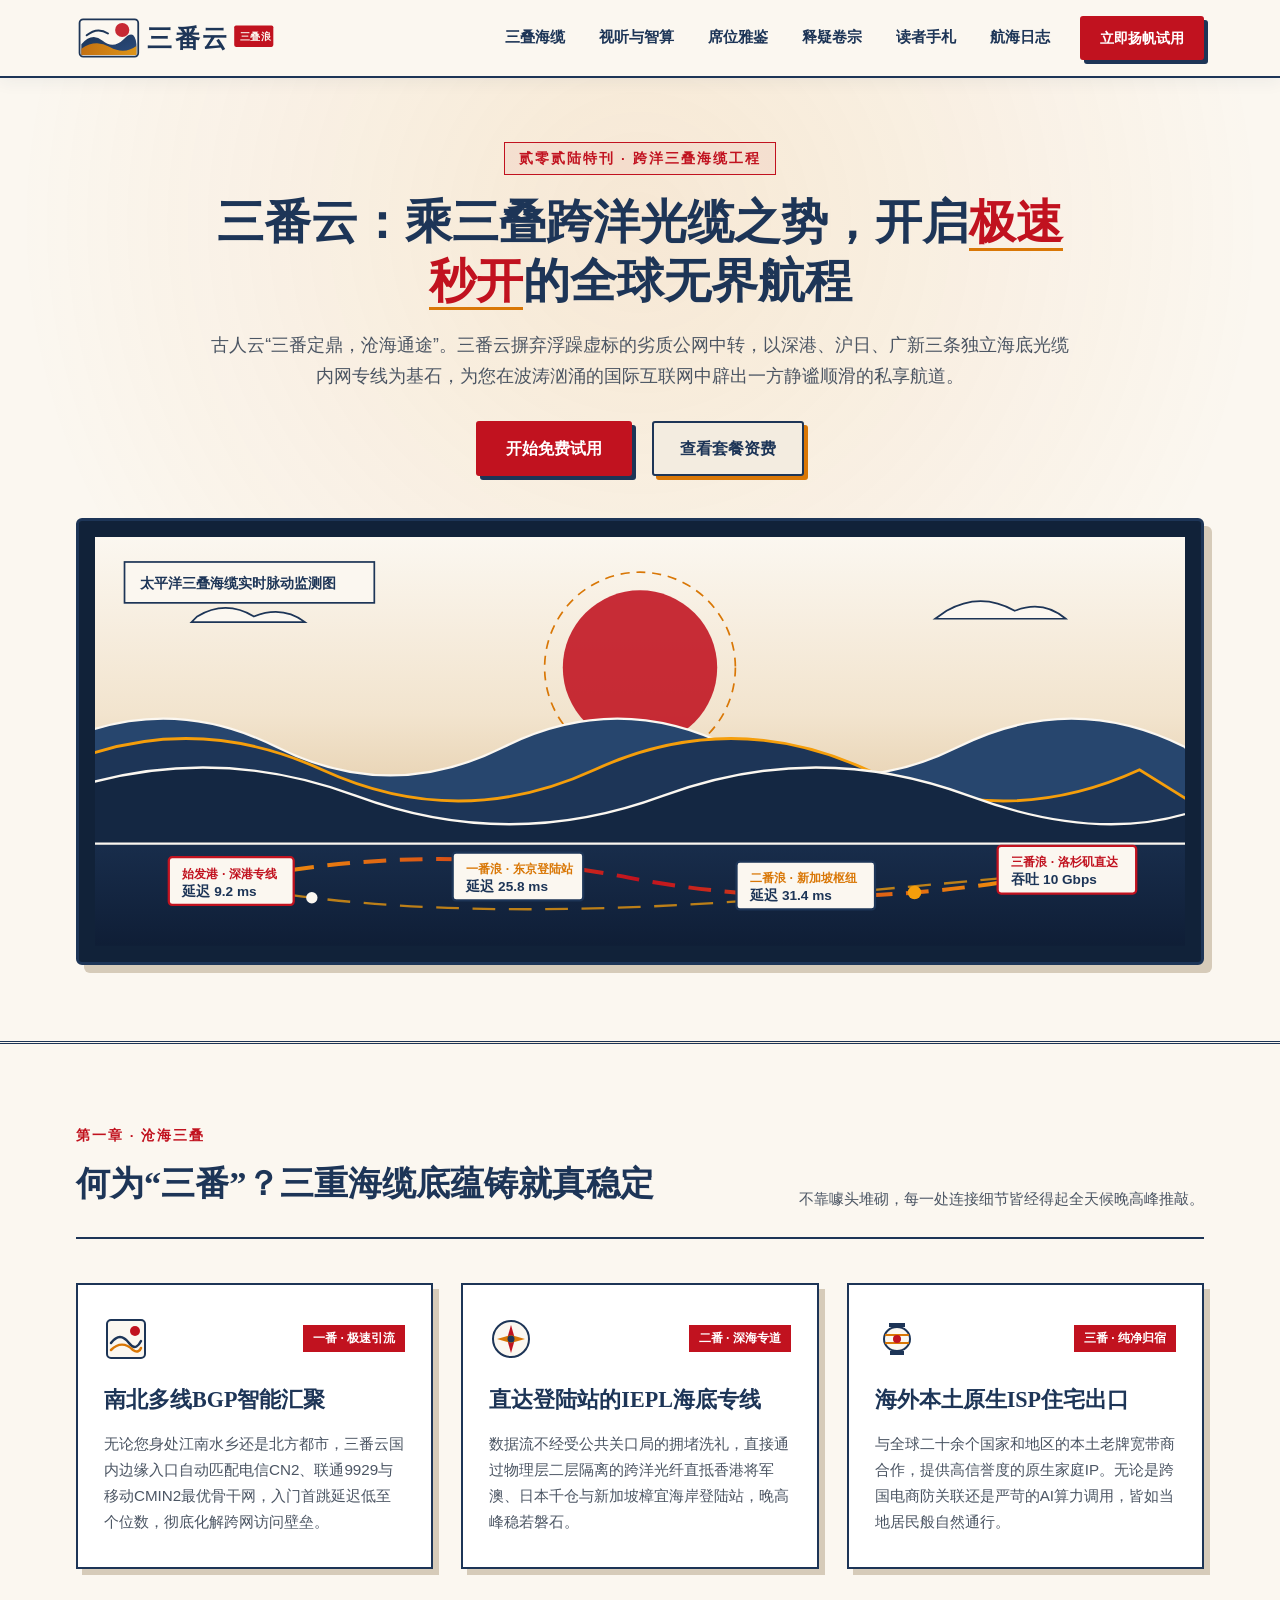
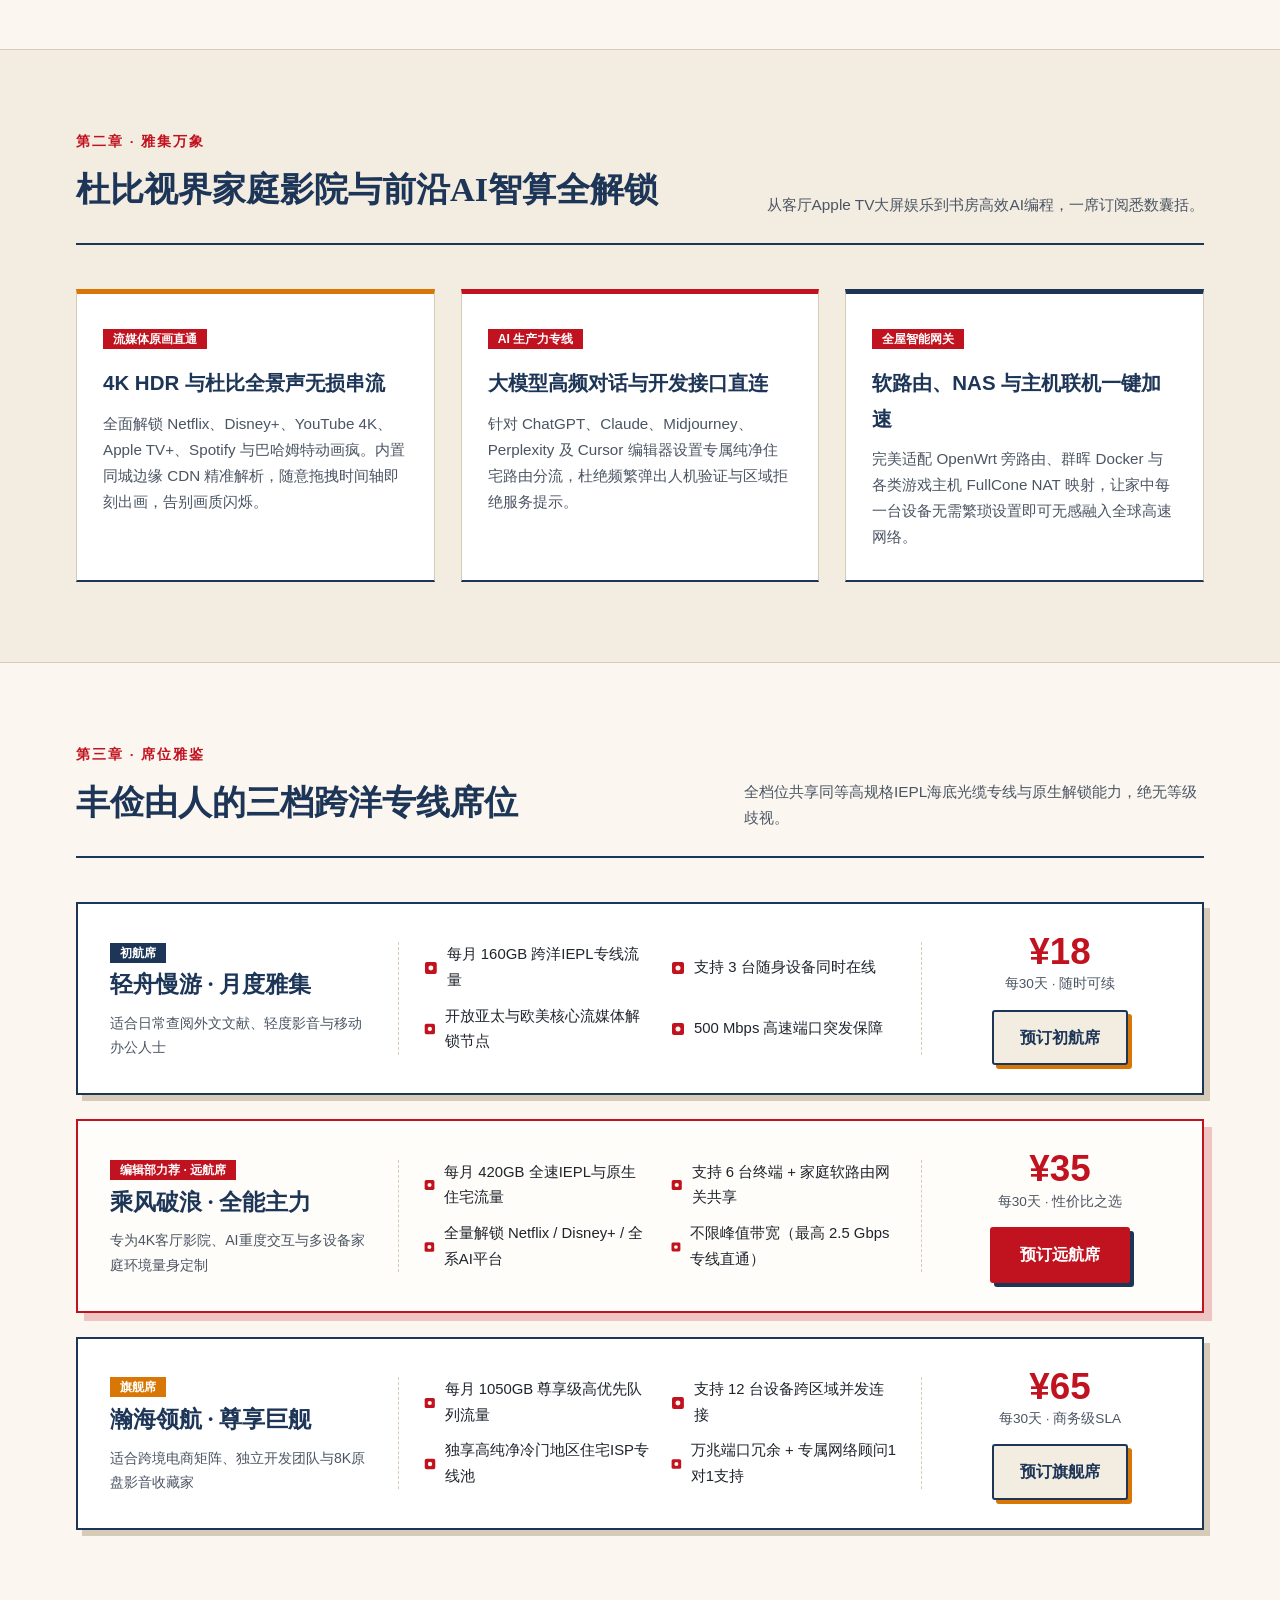
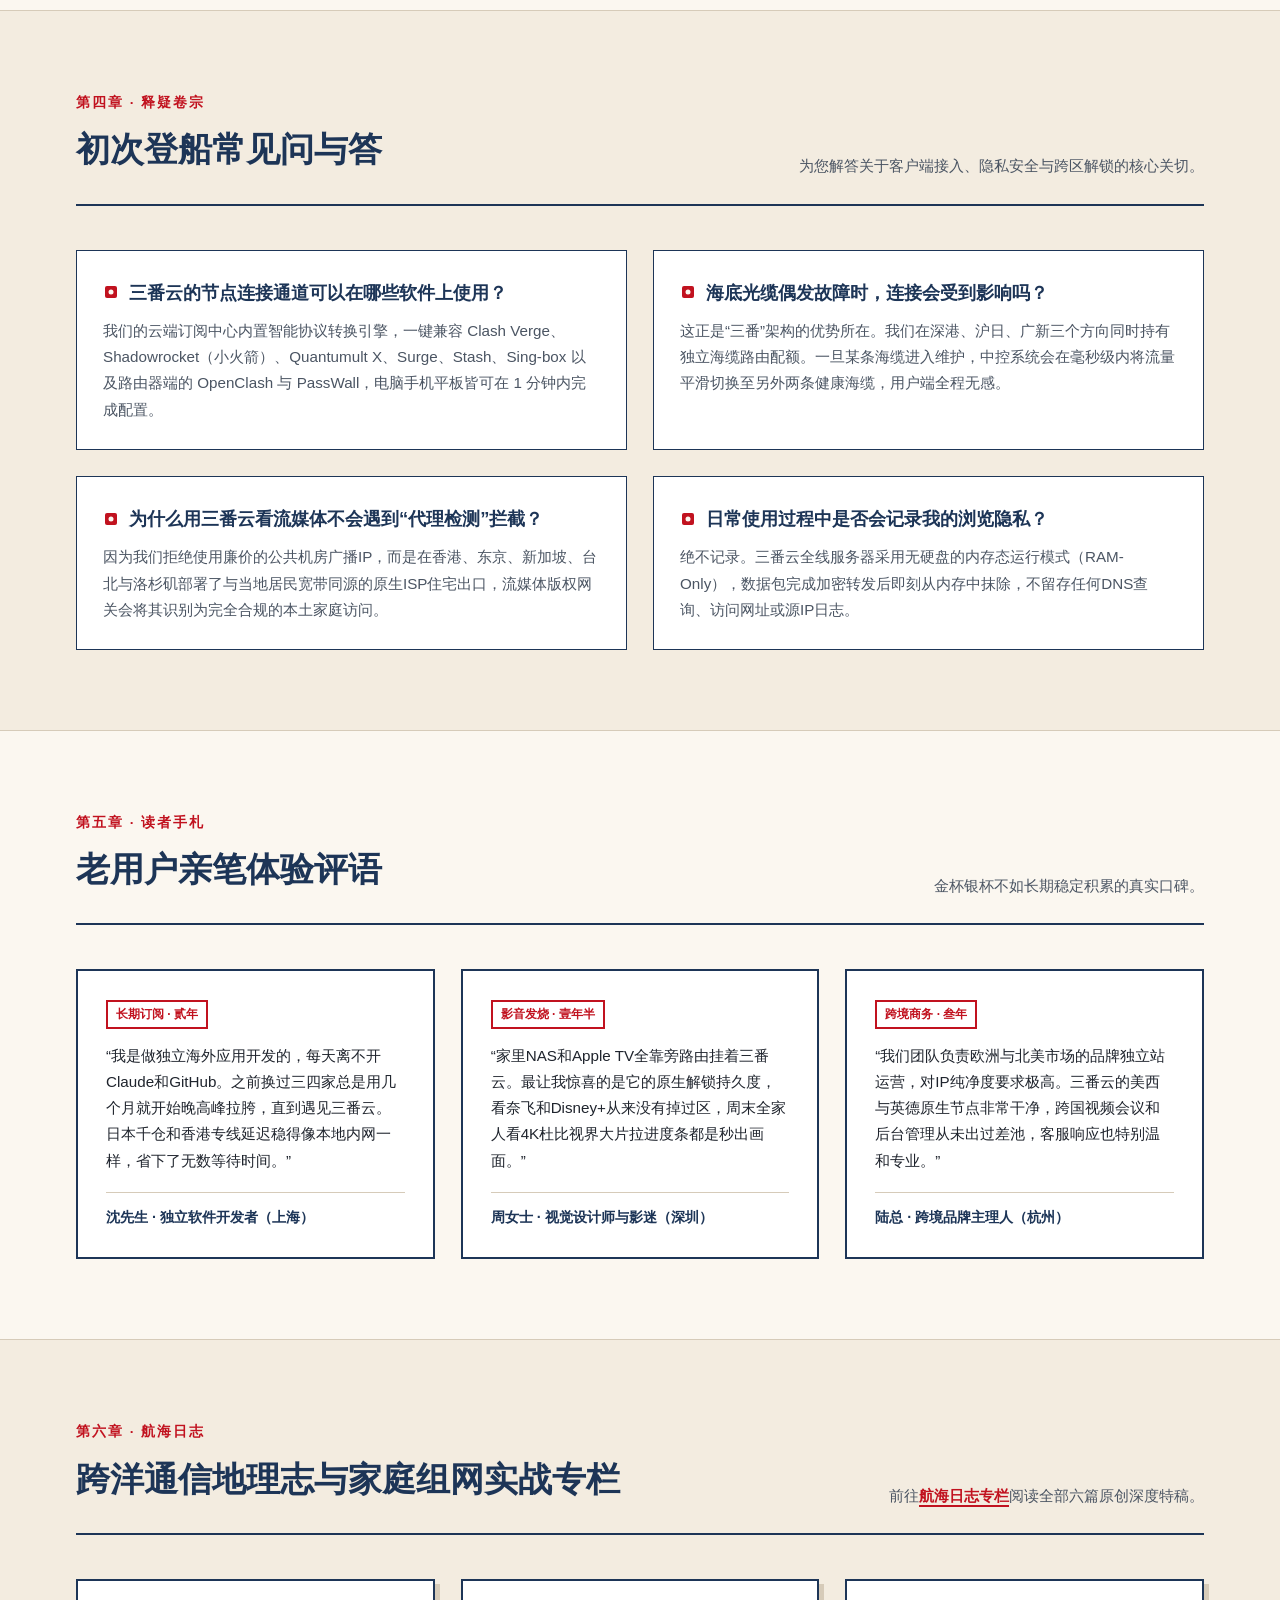
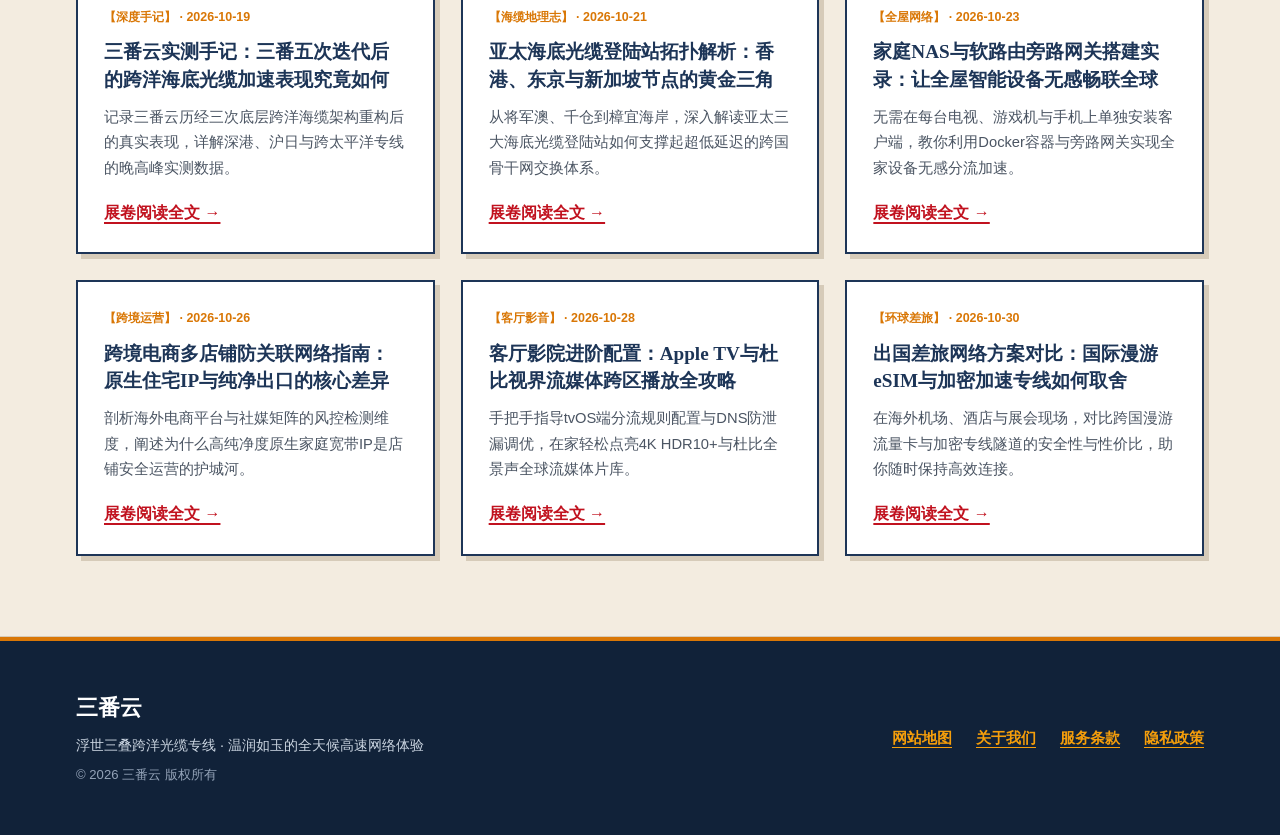
==== commit ae5cbc57: "fix: remove external blog links, desensitize subscription terms, and align official landing page sty" ====
--- a/index.html
+++ b/index.html
@@ -87,7 +87,7 @@
           <p class="hero-lead">古人云“三番定鼎，沧海通途”。三番云摒弃浮躁虚标的劣质公网中转，以深港、沪日、广新三条独立海底光缆内网专线为基石，为您在波涛汹涌的国际互联网中辟出一方静谧顺滑的私享航道。</p>
           <div class="hero-actions">
             <a href="https://ww012.twilightaff.com/#/?code=A56DH1Af" class="btn-vermilion" rel="nofollow" target="_blank">开始免费试用</a>
-            <a href="https://tizilab.net/paihang/" class="btn-amber-ink" target="_blank">2026最新梯子推荐</a>
+            <a href="#plans" class="btn-amber-ink" target="_blank">查看套餐资费</a>
           </div>
         </div>
         <div class="panorama-frame">
@@ -355,7 +355,7 @@
 
         <div class="faq-two-col">
           <div class="faq-entry">
-            <h3><svg width="16" height="16" viewBox="0 0 16 16" fill="none" xmlns="http://www.w3.org/2000/svg"><rect x="2" y="2" width="12" height="12" rx="2" fill="#C1121F"/><circle cx="8" cy="8" r="2.5" fill="#FBF7F0"/></svg><span>三番云的订阅链接可以在哪些软件上使用？</span></h3>
+            <h3><svg width="16" height="16" viewBox="0 0 16 16" fill="none" xmlns="http://www.w3.org/2000/svg"><rect x="2" y="2" width="12" height="12" rx="2" fill="#C1121F"/><circle cx="8" cy="8" r="2.5" fill="#FBF7F0"/></svg><span>三番云的节点连接通道可以在哪些软件上使用？</span></h3>
             <p>我们的云端订阅中心内置智能协议转换引擎，一键兼容 Clash Verge、Shadowrocket（小火箭）、Quantumult X、Surge、Stash、Sing-box 以及路由器端的 OpenClash 与 PassWall，电脑手机平板皆可在 1 分钟内完成配置。</p>
           </div>
 
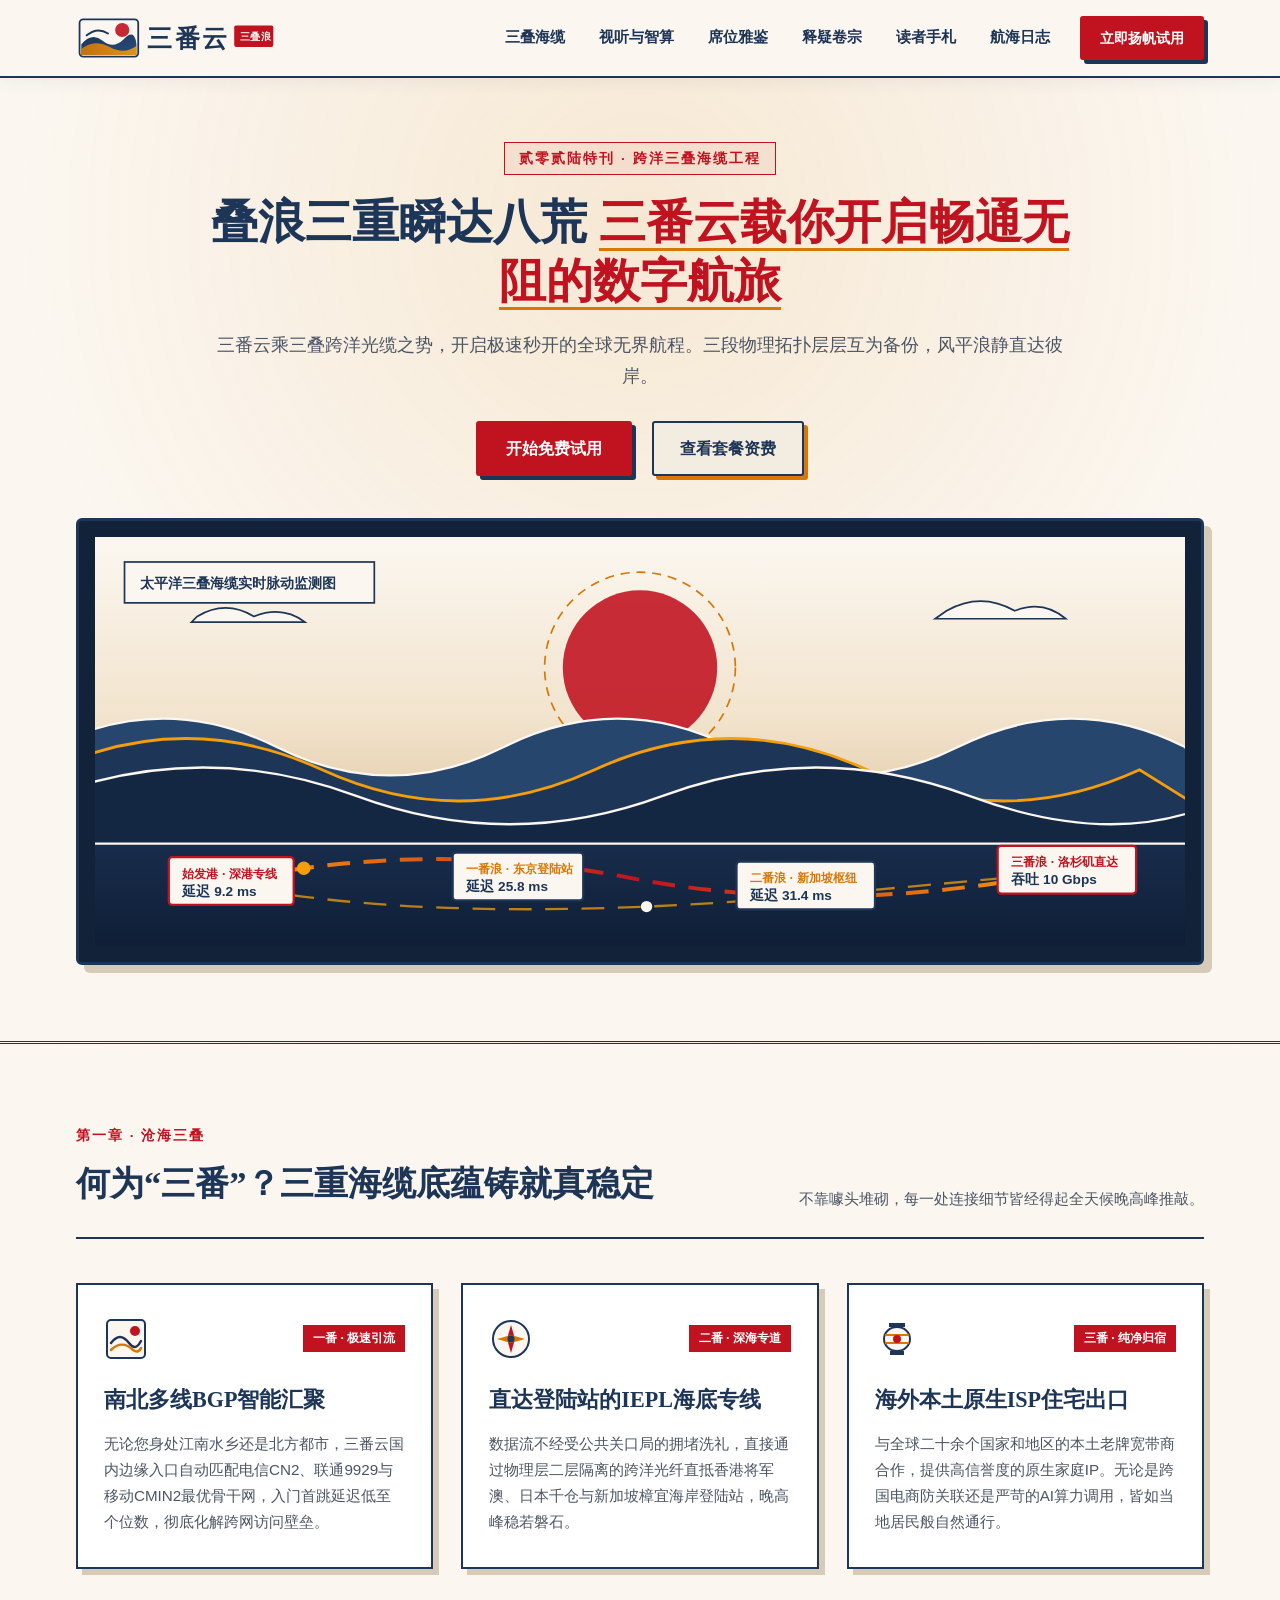
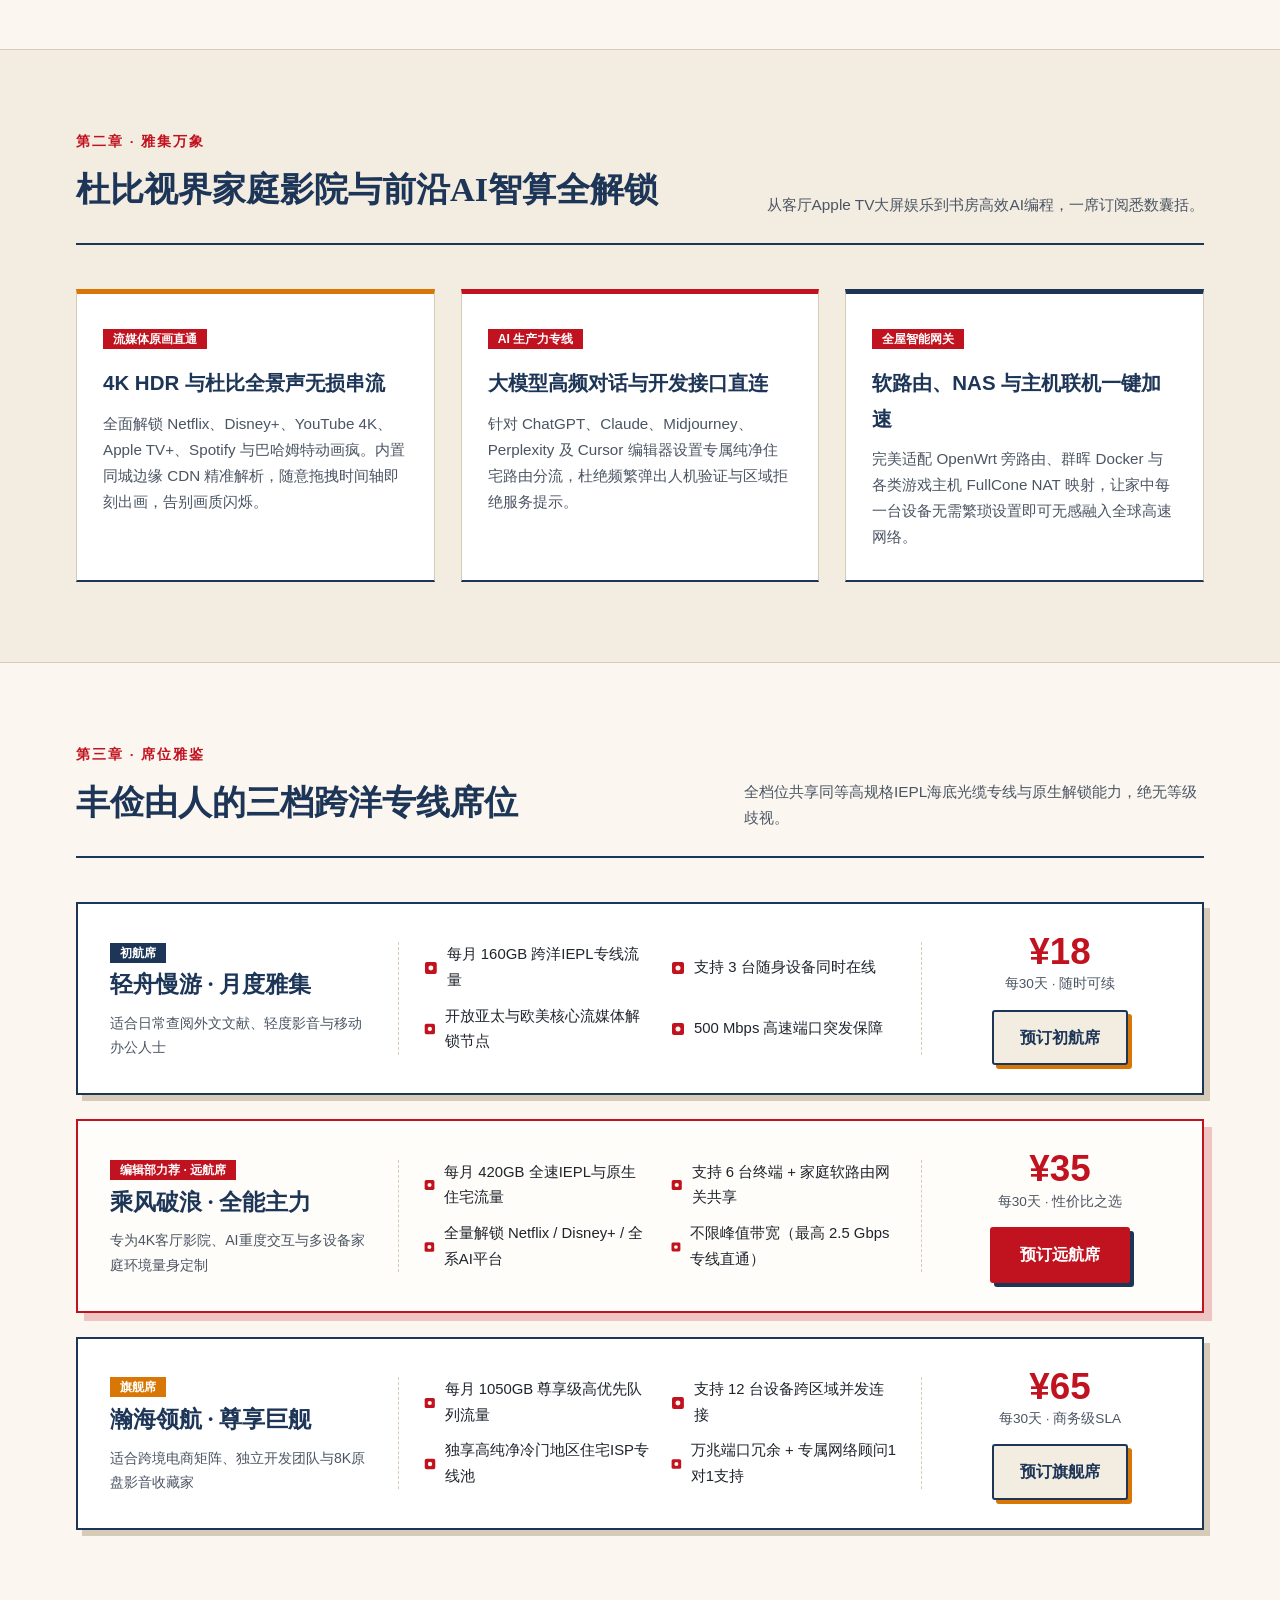
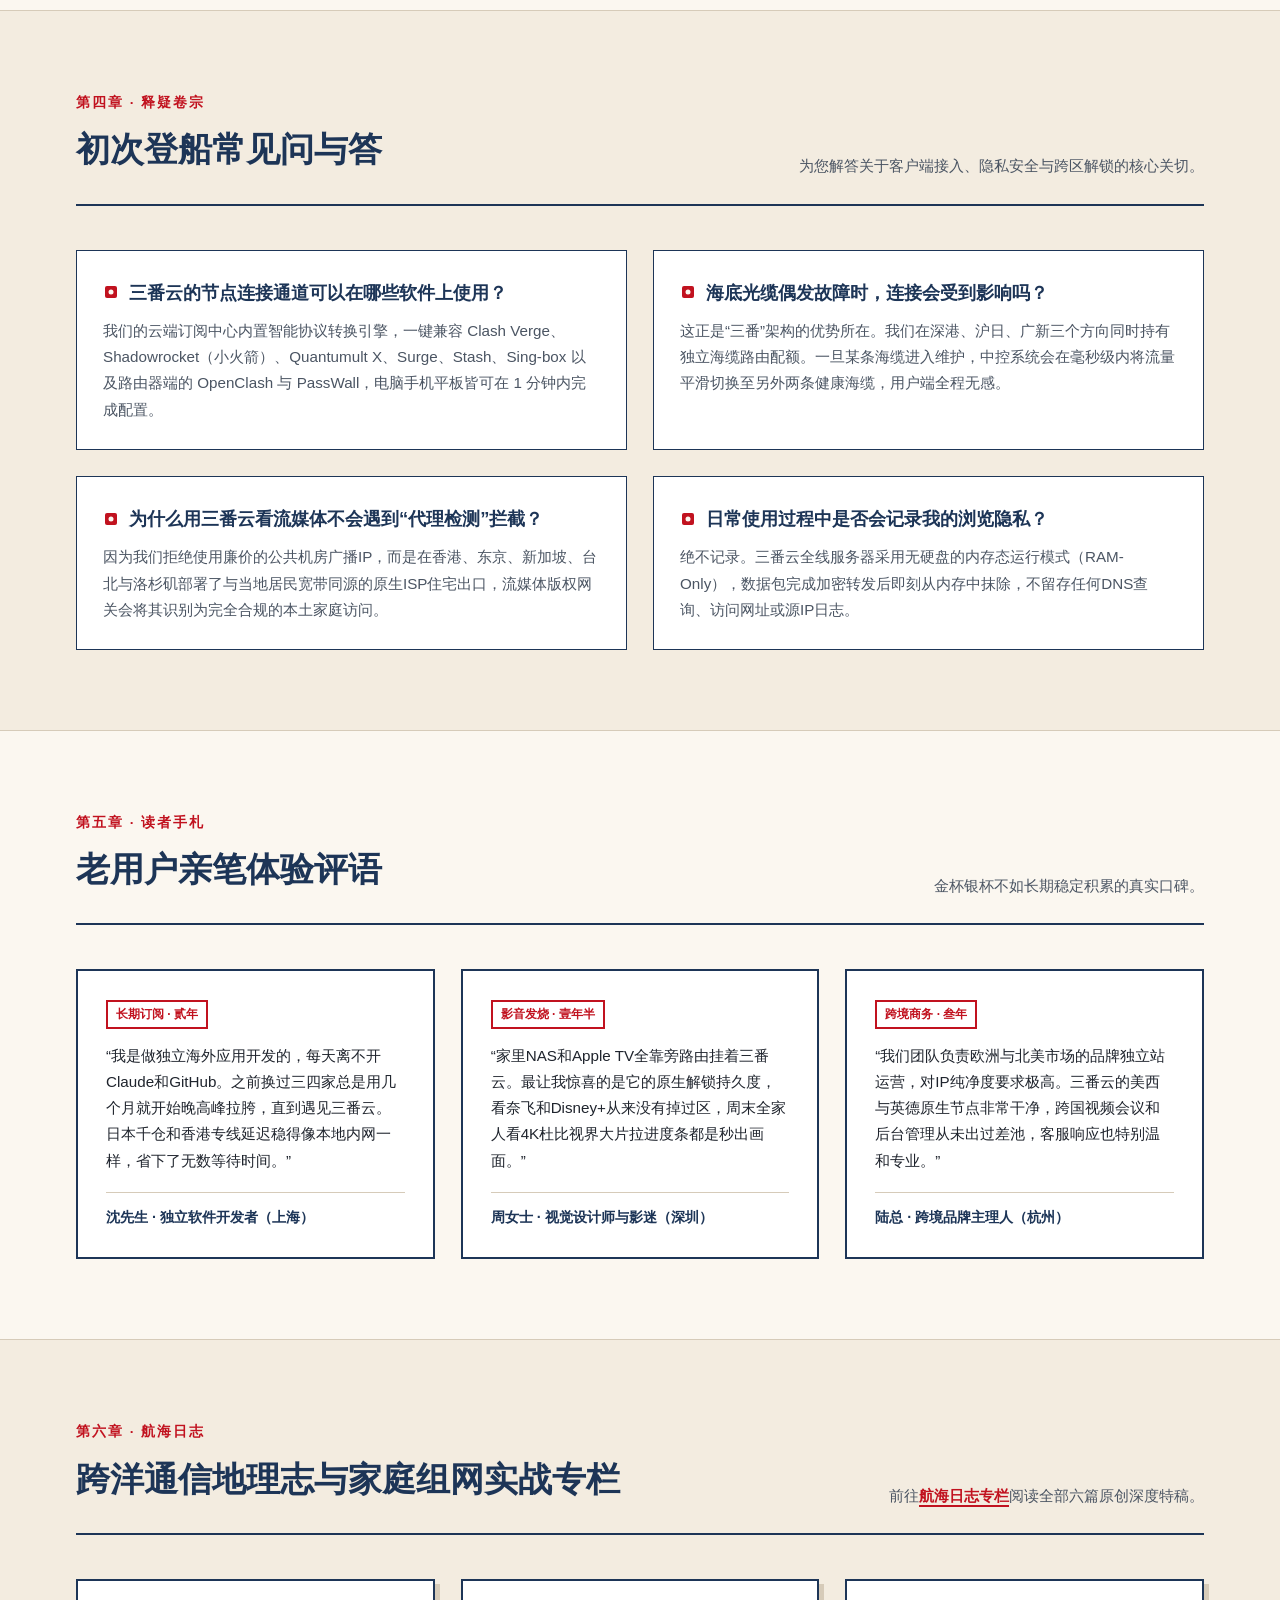
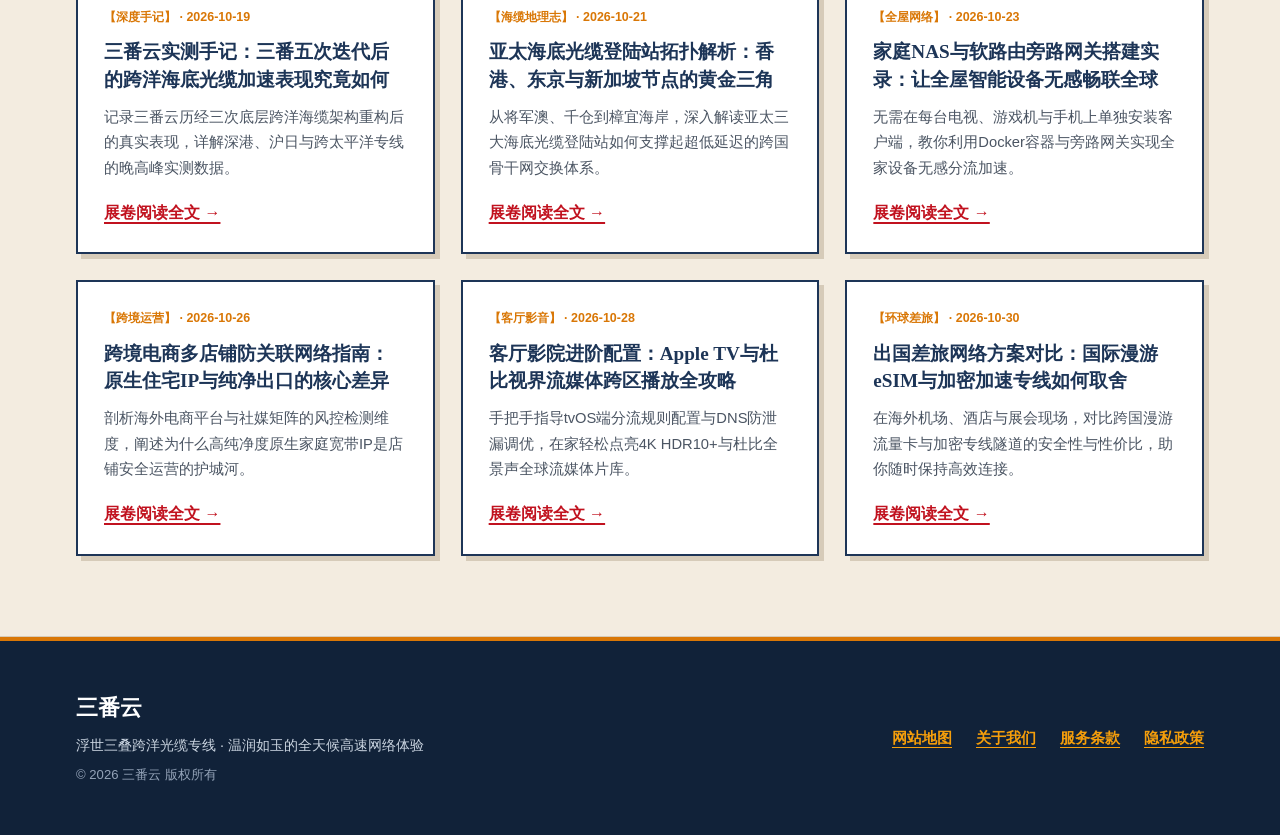
==== commit 1954f5e4: "revert: restore original layout and structure prior to pricing changes while keeping bespoke hero in" ====
--- a/index.html
+++ b/index.html
@@ -83,8 +83,8 @@
       <div class="editorial-wrap">
         <div class="hero-editorial-top">
           <span class="issue-stamp">贰零贰陆特刊 · 跨洋三叠海缆工程</span>
-          <h1 class="hero-serif-title">三番云：乘三叠跨洋光缆之势，开启<span>极速秒开</span>的全球无界航程</h1>
-          <p class="hero-lead">古人云“三番定鼎，沧海通途”。三番云摒弃浮躁虚标的劣质公网中转，以深港、沪日、广新三条独立海底光缆内网专线为基石，为您在波涛汹涌的国际互联网中辟出一方静谧顺滑的私享航道。</p>
+          <h1 class="hero-serif-title">叠浪三重瞬达八荒 <span>三番云载你开启畅通无阻的数字航旅</span></h1>
+          <p class="hero-lead">三番云乘三叠跨洋光缆之势，开启极速秒开的全球无界航程。三段物理拓扑层层互为备份，风平浪静直达彼岸。</p>
           <div class="hero-actions">
             <a href="https://ww012.twilightaff.com/#/?code=A56DH1Af" class="btn-vermilion" rel="nofollow" target="_blank">开始免费试用</a>
             <a href="#plans" class="btn-amber-ink" target="_blank">查看套餐资费</a>
